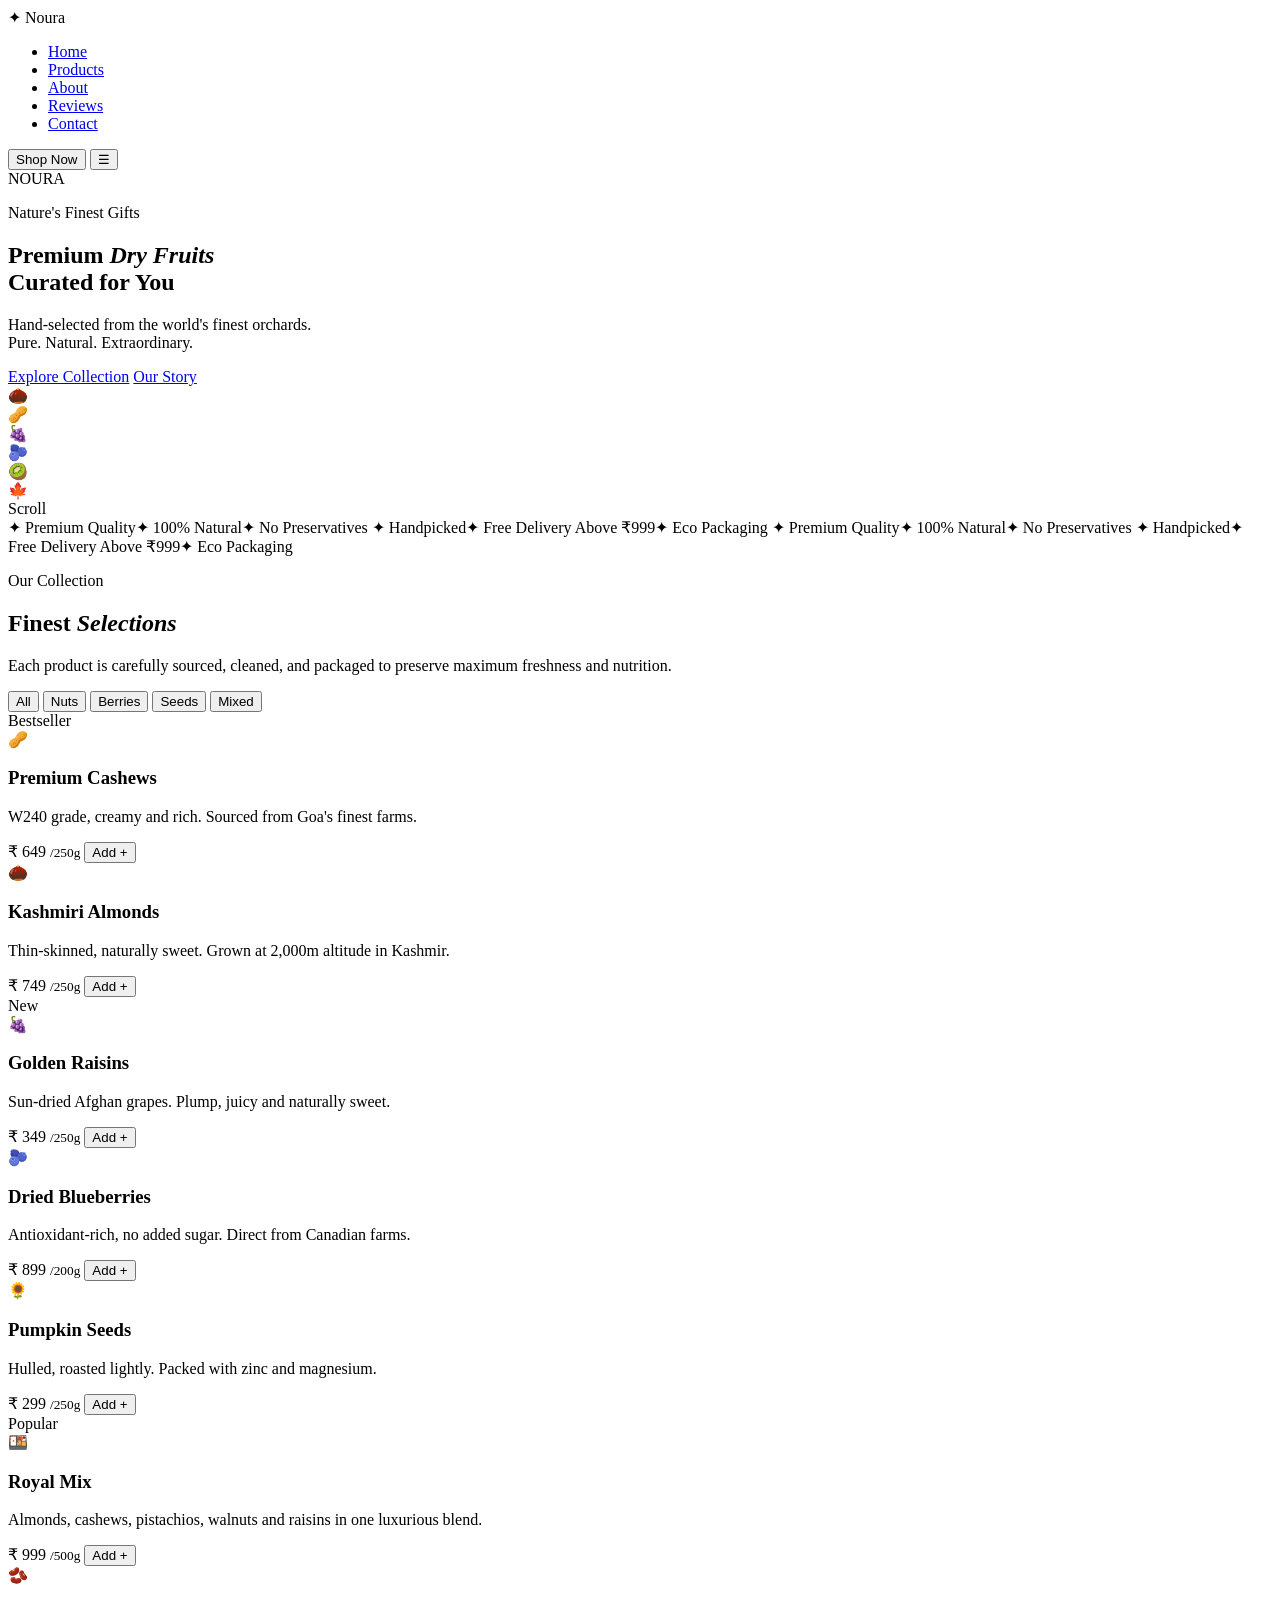
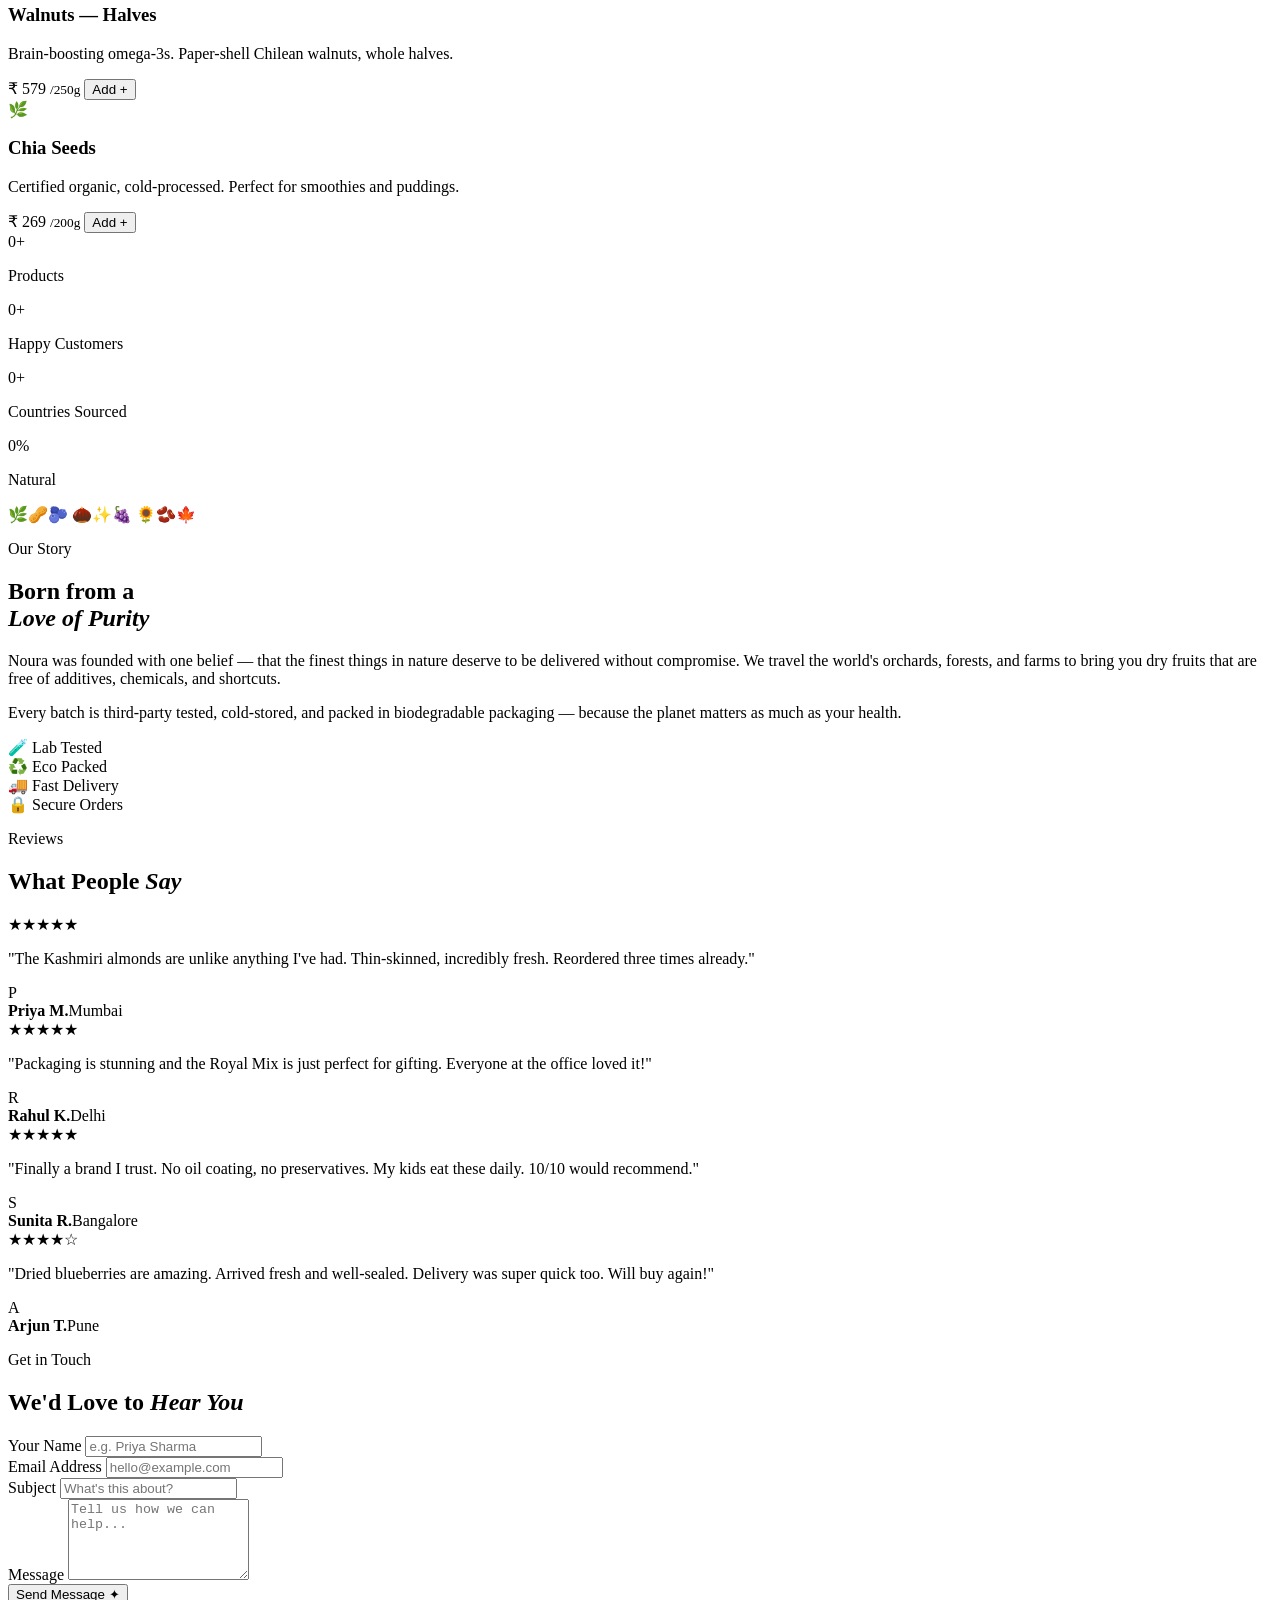
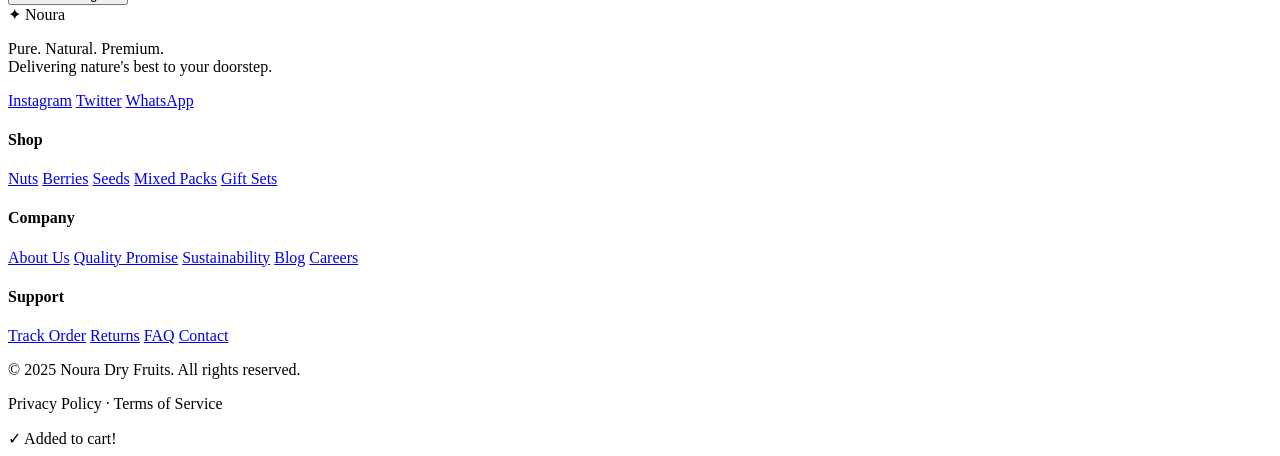
==== web.html @ 6eb962e9 "html ,css and js data" ====
<!DOCTYPE html>
<html lang="en">
<head>
  <meta charset="UTF-8" />
  <meta name="viewport" content="width=device-width, initial-scale=1.0" />
  <title>Noura — Premium Dry Fruits</title>
  <link rel="stylesheet" href="style.css" />
  <link href="https://fonts.googleapis.com/css2?family=Cormorant+Garamond:ital,wght@0,300;0,400;0,600;1,300;1,400&family=DM+Sans:wght@300;400;500&display=swap" rel="stylesheet"/>
</head>
<body>

  <!-- Cursor -->
  <div class="cursor" id="cursor"></div>
  <div class="cursor-follower" id="cursorFollower"></div>

  <!-- Floating Particles -->
  <div class="particles" id="particles"></div>

  <!-- ── NAVBAR ── -->
  <nav class="navbar" id="navbar">
    <div class="nav-logo">
      <span class="logo-icon">✦</span> Noura
    </div>
    <ul class="nav-links">
      <li><a href="#home">Home</a></li>
      <li><a href="#products">Products</a></li>
      <li><a href="#about">About</a></li>
      <li><a href="#testimonials">Reviews</a></li>
      <li><a href="#contact">Contact</a></li>
    </ul>
    <button class="nav-cta">Shop Now</button>
    <button class="hamburger" id="hamburger">&#9776;</button>
  </nav>

  <!-- ── HERO ── -->
  <section class="hero" id="home">
    <div class="hero-bg-text">NOURA</div>
    <div class="hero-content">
      <p class="hero-tagline reveal-up">Nature's Finest Gifts</p>
      <h1 class="hero-title reveal-up delay-1">Premium <em>Dry Fruits</em><br/>Curated for You</h1>
      <p class="hero-sub reveal-up delay-2">Hand-selected from the world's finest orchards.<br/>Pure. Natural. Extraordinary.</p>
      <div class="hero-btns reveal-up delay-3">
        <a href="#products" class="btn-primary">Explore Collection</a>
        <a href="#about" class="btn-ghost">Our Story</a>
      </div>
    </div>
    <div class="hero-visual">
      <div class="bowl-ring ring-1"></div>
      <div class="bowl-ring ring-2"></div>
      <div class="bowl-ring ring-3"></div>
      <div class="hero-bowl">
        <div class="float-item fi-1">🌰</div>
        <div class="float-item fi-2">🥜</div>
        <div class="float-item fi-3">🍇</div>
        <div class="float-item fi-4">🫐</div>
        <div class="float-item fi-5">🥝</div>
        <div class="bowl-center">🍁</div>
      </div>
    </div>
    <div class="hero-scroll">
      <span>Scroll</span>
      <div class="scroll-line"></div>
    </div>
  </section>

  <!-- ── MARQUEE STRIP ── -->
  <div class="marquee-wrapper">
    <div class="marquee-track">
      <span>✦ Premium Quality</span><span>✦ 100% Natural</span><span>✦ No Preservatives</span>
      <span>✦ Handpicked</span><span>✦ Free Delivery Above ₹999</span><span>✦ Eco Packaging</span>
      <span>✦ Premium Quality</span><span>✦ 100% Natural</span><span>✦ No Preservatives</span>
      <span>✦ Handpicked</span><span>✦ Free Delivery Above ₹999</span><span>✦ Eco Packaging</span>
    </div>
  </div>

  <!-- ── PRODUCTS ── -->
  <section class="products" id="products">
    <div class="section-header">
      <p class="section-label">Our Collection</p>
      <h2 class="section-title">Finest <em>Selections</em></h2>
      <p class="section-sub">Each product is carefully sourced, cleaned, and packaged to preserve maximum freshness and nutrition.</p>
    </div>

    <div class="filter-bar">
      <button class="filter-btn active" data-filter="all">All</button>
      <button class="filter-btn" data-filter="nuts">Nuts</button>
      <button class="filter-btn" data-filter="berries">Berries</button>
      <button class="filter-btn" data-filter="seeds">Seeds</button>
      <button class="filter-btn" data-filter="mixed">Mixed</button>
    </div>

    <div class="products-grid" id="productsGrid">

      <div class="product-card" data-category="nuts">
        <div class="card-badge">Bestseller</div>
        <div class="card-emoji">🥜</div>
        <div class="card-glow"></div>
        <h3>Premium Cashews</h3>
        <p>W240 grade, creamy and rich. Sourced from Goa's finest farms.</p>
        <div class="card-footer">
          <span class="price">₹ 649 <small>/250g</small></span>
          <button class="add-cart">Add +</button>
        </div>
      </div>

      <div class="product-card" data-category="nuts">
        <div class="card-emoji">🌰</div>
        <div class="card-glow"></div>
        <h3>Kashmiri Almonds</h3>
        <p>Thin-skinned, naturally sweet. Grown at 2,000m altitude in Kashmir.</p>
        <div class="card-footer">
          <span class="price">₹ 749 <small>/250g</small></span>
          <button class="add-cart">Add +</button>
        </div>
      </div>

      <div class="product-card featured" data-category="berries">
        <div class="card-badge new">New</div>
        <div class="card-emoji">🍇</div>
        <div class="card-glow"></div>
        <h3>Golden Raisins</h3>
        <p>Sun-dried Afghan grapes. Plump, juicy and naturally sweet.</p>
        <div class="card-footer">
          <span class="price">₹ 349 <small>/250g</small></span>
          <button class="add-cart">Add +</button>
        </div>
      </div>

      <div class="product-card" data-category="berries">
        <div class="card-emoji">🫐</div>
        <div class="card-glow"></div>
        <h3>Dried Blueberries</h3>
        <p>Antioxidant-rich, no added sugar. Direct from Canadian farms.</p>
        <div class="card-footer">
          <span class="price">₹ 899 <small>/200g</small></span>
          <button class="add-cart">Add +</button>
        </div>
      </div>

      <div class="product-card" data-category="seeds">
        <div class="card-emoji">🌻</div>
        <div class="card-glow"></div>
        <h3>Pumpkin Seeds</h3>
        <p>Hulled, roasted lightly. Packed with zinc and magnesium.</p>
        <div class="card-footer">
          <span class="price">₹ 299 <small>/250g</small></span>
          <button class="add-cart">Add +</button>
        </div>
      </div>

      <div class="product-card" data-category="mixed">
        <div class="card-badge">Popular</div>
        <div class="card-emoji">🍱</div>
        <div class="card-glow"></div>
        <h3>Royal Mix</h3>
        <p>Almonds, cashews, pistachios, walnuts and raisins in one luxurious blend.</p>
        <div class="card-footer">
          <span class="price">₹ 999 <small>/500g</small></span>
          <button class="add-cart">Add +</button>
        </div>
      </div>

      <div class="product-card" data-category="nuts">
        <div class="card-emoji">🫘</div>
        <div class="card-glow"></div>
        <h3>Walnuts — Halves</h3>
        <p>Brain-boosting omega-3s. Paper-shell Chilean walnuts, whole halves.</p>
        <div class="card-footer">
          <span class="price">₹ 579 <small>/250g</small></span>
          <button class="add-cart">Add +</button>
        </div>
      </div>

      <div class="product-card" data-category="seeds">
        <div class="card-emoji">🌿</div>
        <div class="card-glow"></div>
        <h3>Chia Seeds</h3>
        <p>Certified organic, cold-processed. Perfect for smoothies and puddings.</p>
        <div class="card-footer">
          <span class="price">₹ 269 <small>/200g</small></span>
          <button class="add-cart">Add +</button>
        </div>
      </div>

    </div>
  </section>

  <!-- ── STATS STRIP ── -->
  <section class="stats-strip">
    <div class="stat-item">
      <span class="stat-num" data-target="50">0</span><span class="stat-sym">+</span>
      <p>Products</p>
    </div>
    <div class="stat-divider"></div>
    <div class="stat-item">
      <span class="stat-num" data-target="12000">0</span><span class="stat-sym">+</span>
      <p>Happy Customers</p>
    </div>
    <div class="stat-divider"></div>
    <div class="stat-item">
      <span class="stat-num" data-target="15">0</span><span class="stat-sym">+</span>
      <p>Countries Sourced</p>
    </div>
    <div class="stat-divider"></div>
    <div class="stat-item">
      <span class="stat-num" data-target="100">0</span><span class="stat-sym">%</span>
      <p>Natural</p>
    </div>
  </section>

  <!-- ── ABOUT ── -->
  <section class="about" id="about">
    <div class="about-visual">
      <div class="about-ring ar1"></div>
      <div class="about-ring ar2"></div>
      <div class="about-img-box">
        <div class="about-emoji-grid">
          <span>🌿</span><span>🥜</span><span>🫐</span>
          <span>🌰</span><span>✨</span><span>🍇</span>
          <span>🌻</span><span>🫘</span><span>🍁</span>
        </div>
      </div>
    </div>
    <div class="about-content">
      <p class="section-label">Our Story</p>
      <h2 class="section-title">Born from a<br/><em>Love of Purity</em></h2>
      <p>Noura was founded with one belief — that the finest things in nature deserve to be delivered without compromise. We travel the world's orchards, forests, and farms to bring you dry fruits that are free of additives, chemicals, and shortcuts.</p>
      <p>Every batch is third-party tested, cold-stored, and packed in biodegradable packaging — because the planet matters as much as your health.</p>
      <div class="about-perks">
        <div class="perk"><span>🧪</span> Lab Tested</div>
        <div class="perk"><span>♻️</span> Eco Packed</div>
        <div class="perk"><span>🚚</span> Fast Delivery</div>
        <div class="perk"><span>🔒</span> Secure Orders</div>
      </div>
    </div>
  </section>

  <!-- ── TESTIMONIALS ── -->
  <section class="testimonials" id="testimonials">
    <div class="section-header">
      <p class="section-label">Reviews</p>
      <h2 class="section-title">What People <em>Say</em></h2>
    </div>
    <div class="testi-track" id="testiTrack">

      <div class="testi-card">
        <div class="testi-stars">★★★★★</div>
        <p>"The Kashmiri almonds are unlike anything I've had. Thin-skinned, incredibly fresh. Reordered three times already."</p>
        <div class="testi-author">
          <div class="author-avatar">P</div>
          <div><strong>Priya M.</strong><span>Mumbai</span></div>
        </div>
      </div>

      <div class="testi-card">
        <div class="testi-stars">★★★★★</div>
        <p>"Packaging is stunning and the Royal Mix is just perfect for gifting. Everyone at the office loved it!"</p>
        <div class="testi-author">
          <div class="author-avatar">R</div>
          <div><strong>Rahul K.</strong><span>Delhi</span></div>
        </div>
      </div>

      <div class="testi-card">
        <div class="testi-stars">★★★★★</div>
        <p>"Finally a brand I trust. No oil coating, no preservatives. My kids eat these daily. 10/10 would recommend."</p>
        <div class="testi-author">
          <div class="author-avatar">S</div>
          <div><strong>Sunita R.</strong><span>Bangalore</span></div>
        </div>
      </div>

      <div class="testi-card">
        <div class="testi-stars">★★★★☆</div>
        <p>"Dried blueberries are amazing. Arrived fresh and well-sealed. Delivery was super quick too. Will buy again!"</p>
        <div class="testi-author">
          <div class="author-avatar">A</div>
          <div><strong>Arjun T.</strong><span>Pune</span></div>
        </div>
      </div>

    </div>
    <div class="testi-dots" id="testiDots"></div>
  </section>

  <!-- ── CONTACT ── -->
  <section class="contact" id="contact">
    <div class="contact-inner">
      <div class="section-header">
        <p class="section-label">Get in Touch</p>
        <h2 class="section-title">We'd Love to <em>Hear You</em></h2>
      </div>
      <form class="contact-form" id="contactForm">
        <div class="form-row">
          <div class="form-group">
            <label>Your Name</label>
            <input type="text" placeholder="e.g. Priya Sharma" required />
          </div>
          <div class="form-group">
            <label>Email Address</label>
            <input type="email" placeholder="hello@example.com" required />
          </div>
        </div>
        <div class="form-group">
          <label>Subject</label>
          <input type="text" placeholder="What's this about?" />
        </div>
        <div class="form-group">
          <label>Message</label>
          <textarea rows="5" placeholder="Tell us how we can help..."></textarea>
        </div>
        <button type="submit" class="btn-primary submit-btn">Send Message ✦</button>
      </form>
    </div>
  </section>

  <!-- ── FOOTER ── -->
  <footer class="footer">
    <div class="footer-top">
      <div class="footer-brand">
        <div class="nav-logo"><span class="logo-icon">✦</span> Noura</div>
        <p>Pure. Natural. Premium.<br/>Delivering nature's best to your doorstep.</p>
        <div class="social-links">
          <a href="#">Instagram</a>
          <a href="#">Twitter</a>
          <a href="#">WhatsApp</a>
        </div>
      </div>
      <div class="footer-links">
        <h4>Shop</h4>
        <a href="#">Nuts</a>
        <a href="#">Berries</a>
        <a href="#">Seeds</a>
        <a href="#">Mixed Packs</a>
        <a href="#">Gift Sets</a>
      </div>
      <div class="footer-links">
        <h4>Company</h4>
        <a href="#">About Us</a>
        <a href="#">Quality Promise</a>
        <a href="#">Sustainability</a>
        <a href="#">Blog</a>
        <a href="#">Careers</a>
      </div>
      <div class="footer-links">
        <h4>Support</h4>
        <a href="#">Track Order</a>
        <a href="#">Returns</a>
        <a href="#">FAQ</a>
        <a href="#">Contact</a>
      </div>
    </div>
    <div class="footer-bottom">
      <p>© 2025 Noura Dry Fruits. All rights reserved.</p>
      <p>Privacy Policy · Terms of Service</p>
    </div>
  </footer>

  <!-- Toast -->
  <div class="toast" id="toast">
    <span>✓</span> Added to cart!
  </div>

  <script src="script.js"></script>
</body>
</html>
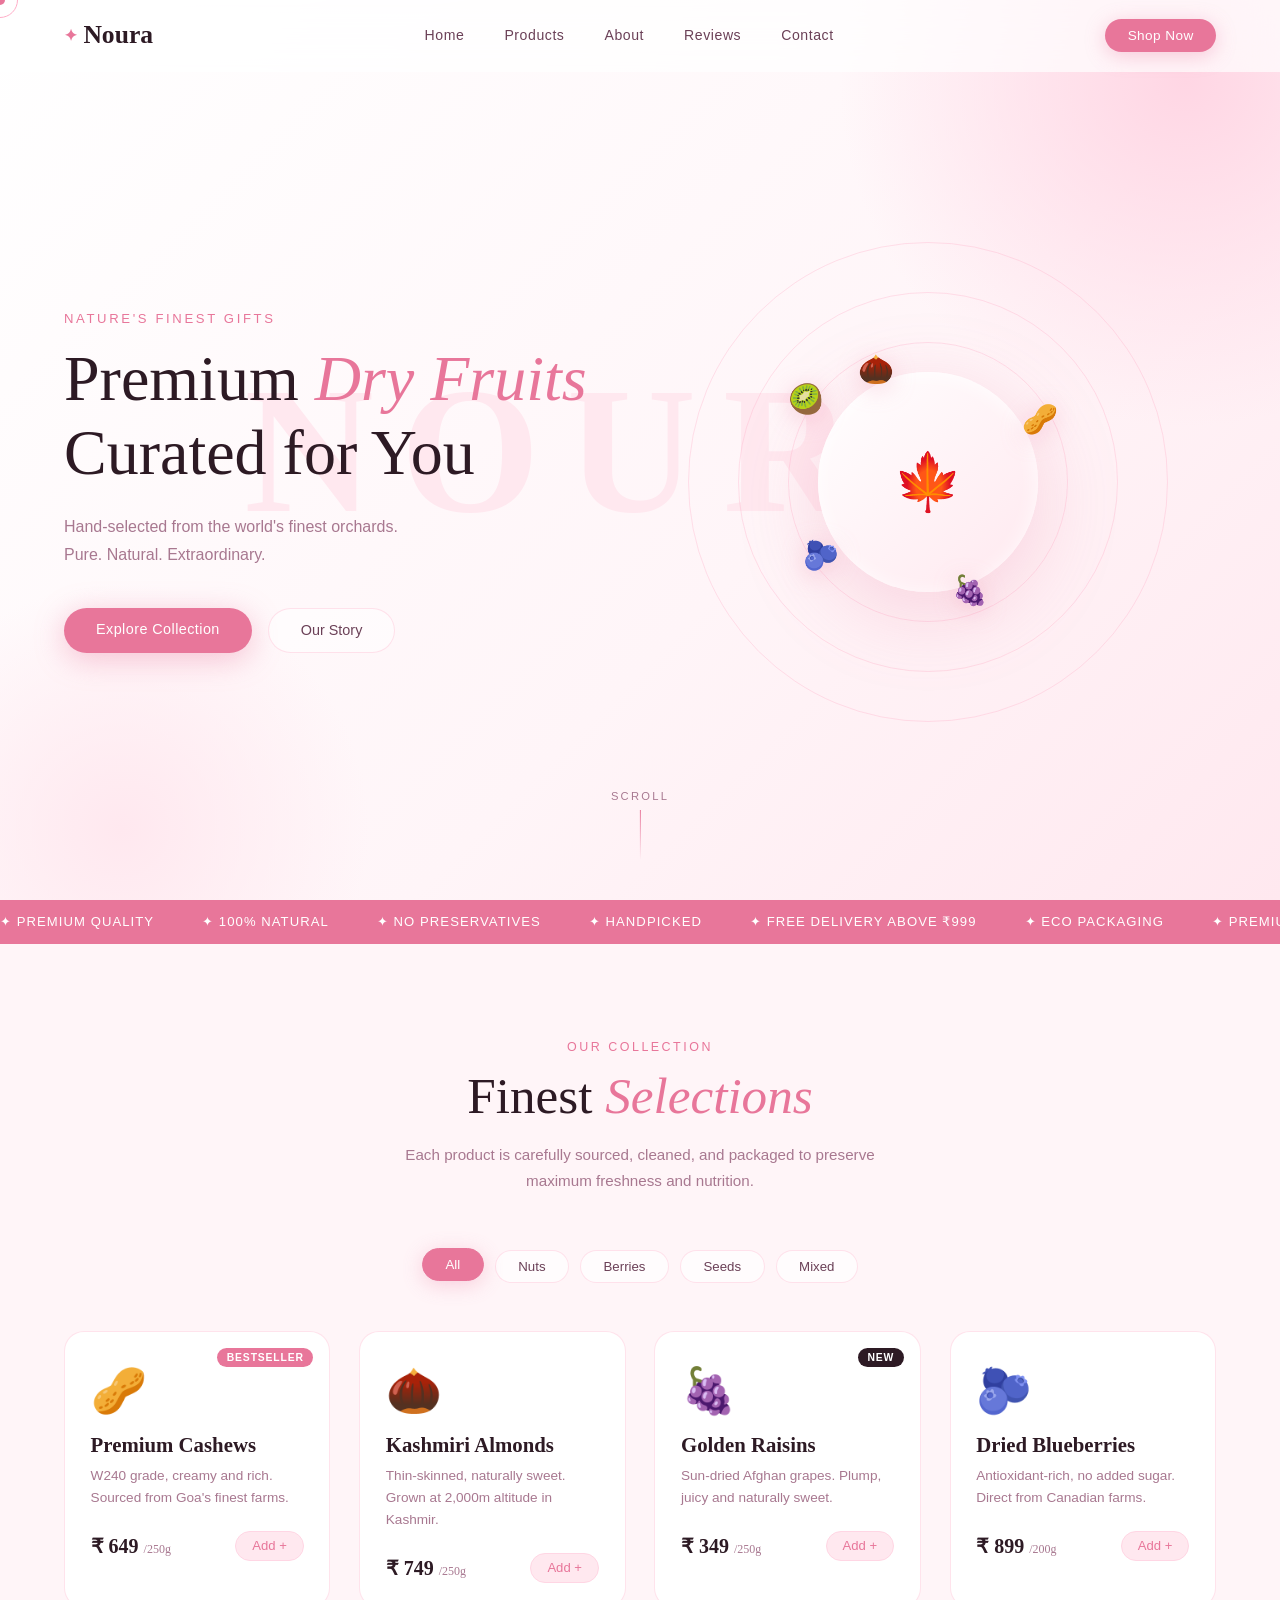
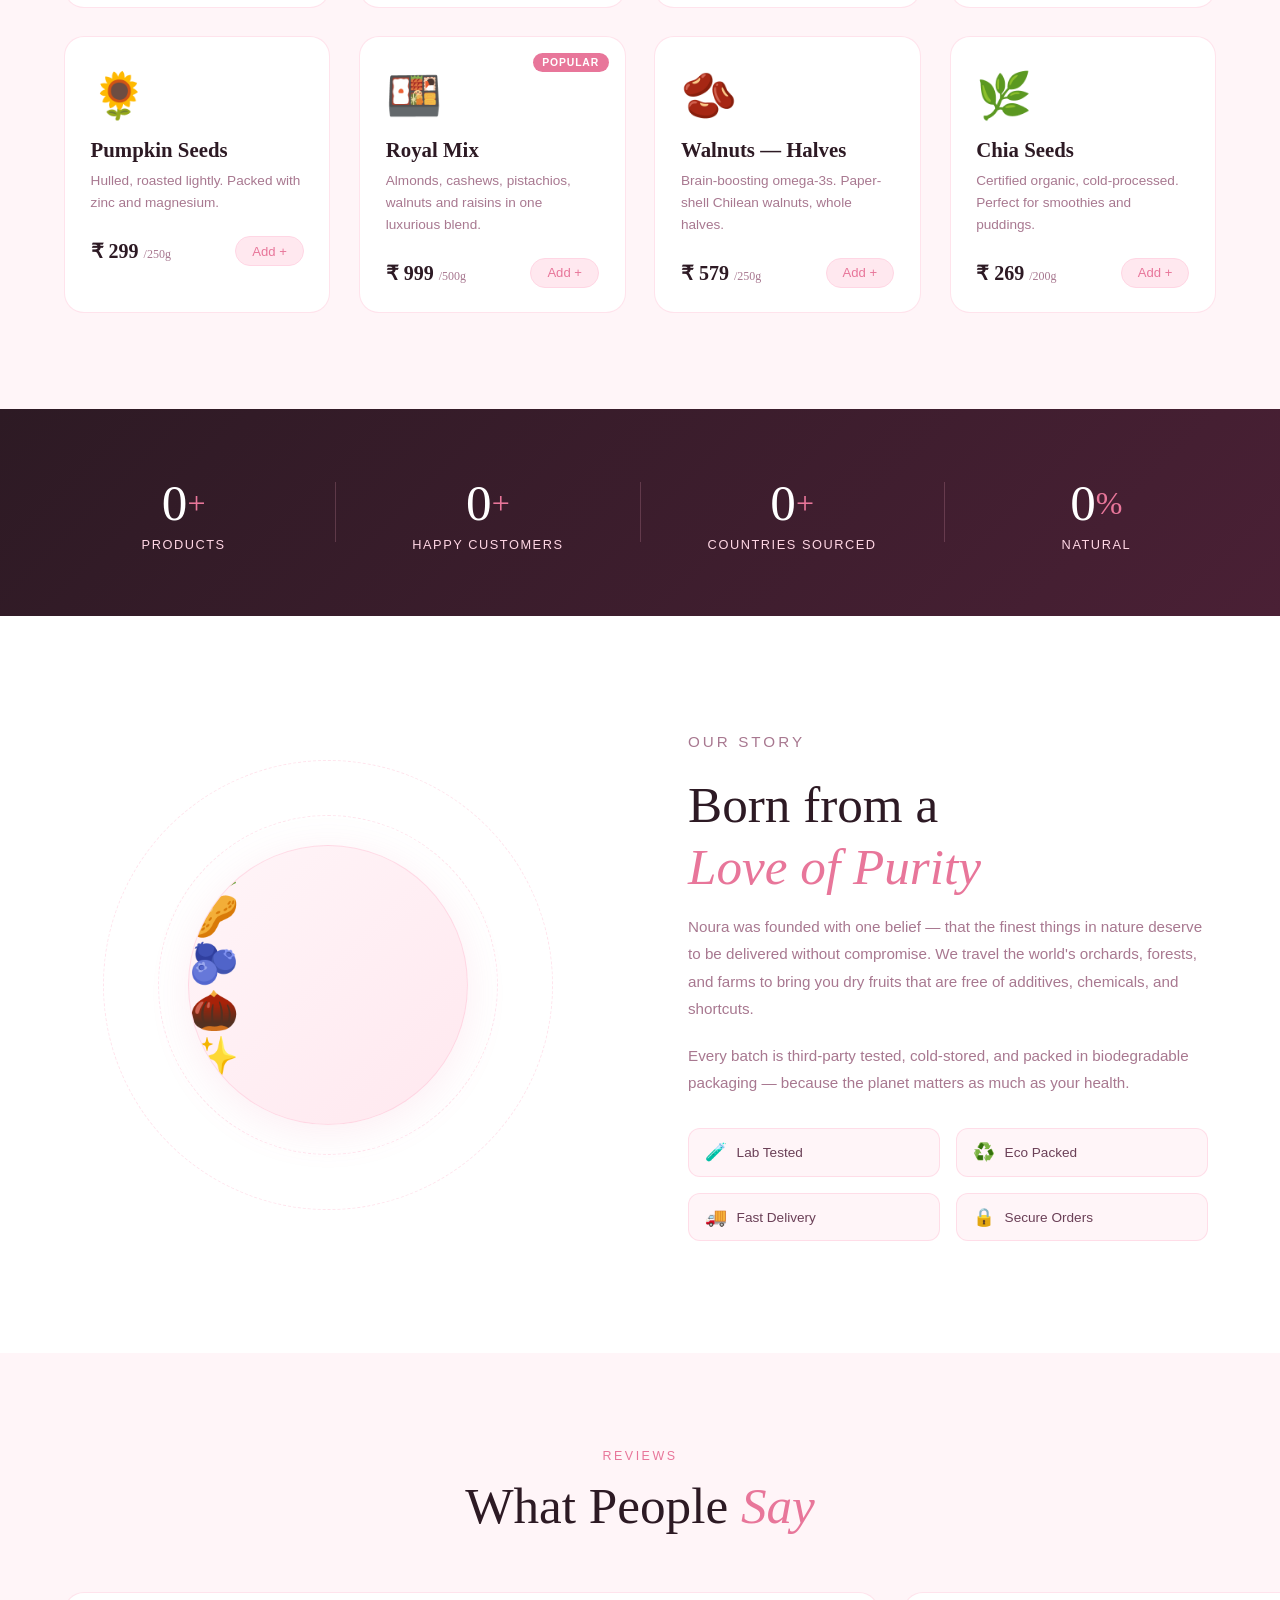
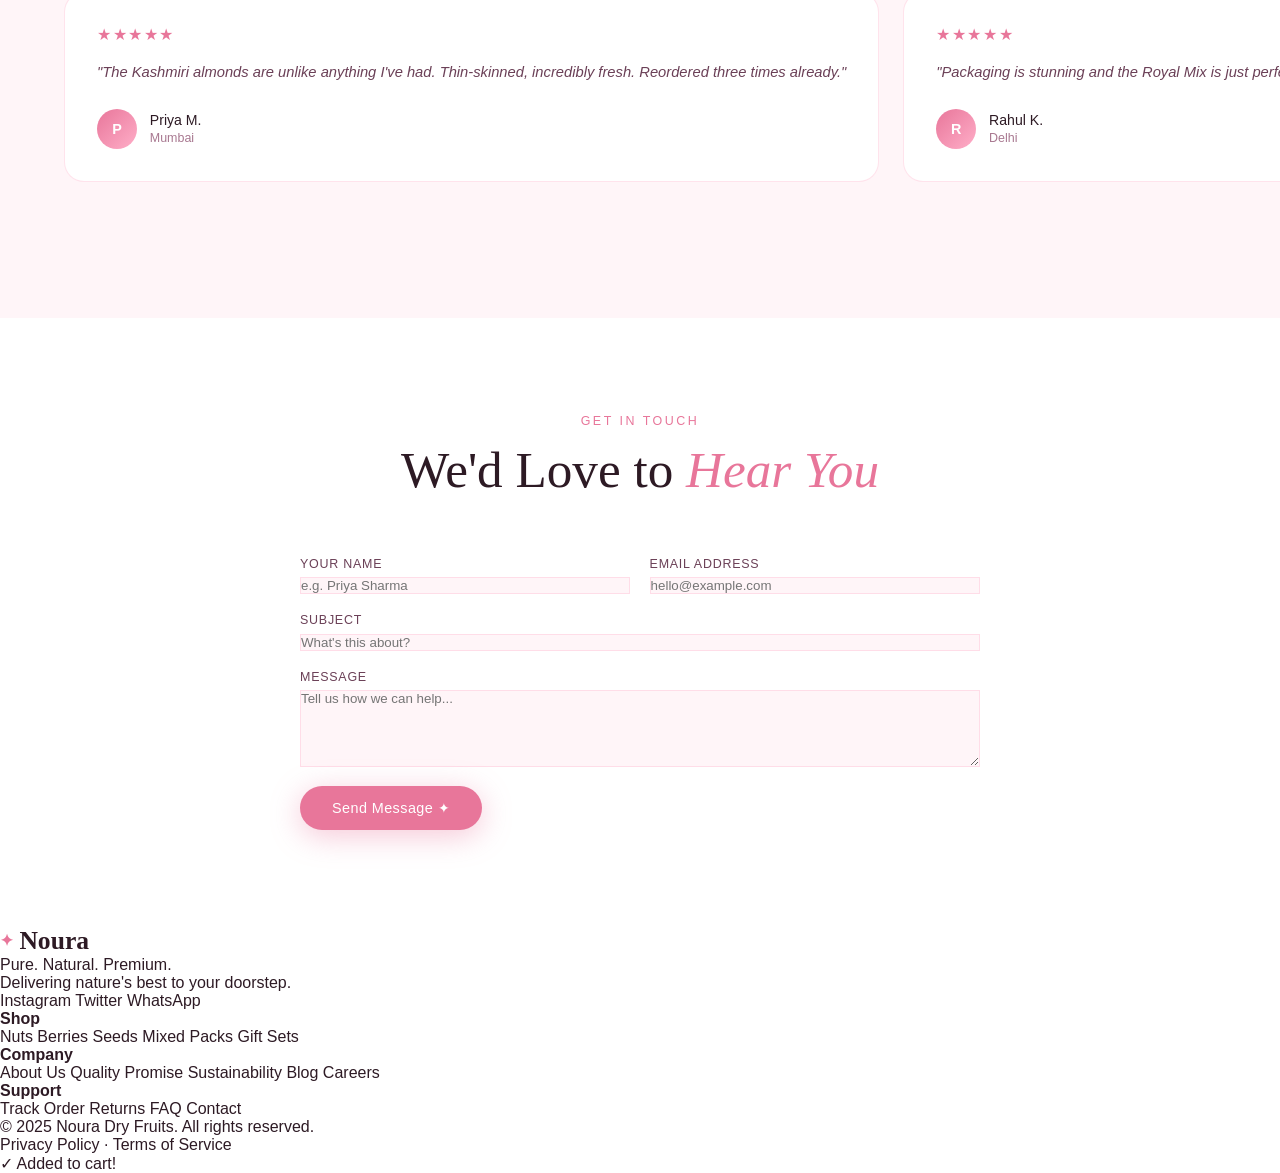
==== commit f5e55d0b: "updated" ====
--- a/web.html
+++ b/web.html
@@ -4,7 +4,7 @@
   <meta charset="UTF-8" />
   <meta name="viewport" content="width=device-width, initial-scale=1.0" />
   <title>Noura — Premium Dry Fruits</title>
-  <link rel="stylesheet" href="style.css" />
+  <link rel="stylesheet" href="web.css"/>
   <link href="https://fonts.googleapis.com/css2?family=Cormorant+Garamond:ital,wght@0,300;0,400;0,600;1,300;1,400&family=DM+Sans:wght@300;400;500&display=swap" rel="stylesheet"/>
 </head>
 <body>
@@ -361,6 +361,6 @@
     <span>✓</span> Added to cart!
   </div>
 
-  <script src="script.js"></script>
+  <script src="web.js"></script>
 </body>
 </html>
--- a/web.css
+++ b/web.css
@@ -0,0 +1,974 @@
+/* ══════════════════════════════════════
+   NOURA — Premium Dry Fruits
+   Style Sheet
+══════════════════════════════════════ */
+
+:root {
+  --white: #FFFFFF;
+  --pink-0: #FFF5F8;
+  --pink-1: #FFE8EF;
+  --pink-2: #FFD6E4;
+  --pink-3: #FFAEC8;
+  --pink-4: #FF85A8;
+  --blush:  #F7C5D5;
+  --rose:   #E8769A;
+  --text-dark: #2D1A24;
+  --text-mid:  #6B4057;
+  --text-light:#A87890;
+  --shadow-soft: 0 8px 40px rgba(232, 118, 154, 0.12);
+  --shadow-card: 0 4px 30px rgba(232, 118, 154, 0.15);
+  --border:  rgba(255, 174, 200, 0.35);
+  --radius:  20px;
+  --radius-sm: 12px;
+  --transition: 0.4s cubic-bezier(0.25, 0.46, 0.45, 0.94);
+}
+
+/* ── RESET ── */
+*, *::before, *::after { margin: 0; padding: 0; box-sizing: border-box; }
+
+html { scroll-behavior: smooth; font-size: 16px; }
+
+body {
+  font-family: 'DM Sans', sans-serif;
+  background: var(--white);
+  color: var(--text-dark);
+  overflow-x: hidden;
+  cursor: none;
+}
+
+a { text-decoration: none; color: inherit; }
+ul { list-style: none; }
+button { cursor: none; font-family: inherit; border: none; outline: none; }
+input, textarea { font-family: inherit; outline: none; }
+
+/* ══════════════════════════════════════
+   CURSOR
+══════════════════════════════════════ */
+.cursor {
+  position: fixed;
+  width: 10px;
+  height: 10px;
+  background: var(--rose);
+  border-radius: 50%;
+  pointer-events: none;
+  z-index: 9999;
+  transform: translate(-50%, -50%);
+  transition: transform 0.1s, background 0.3s;
+  mix-blend-mode: normal;
+}
+
+.cursor-follower {
+  position: fixed;
+  width: 36px;
+  height: 36px;
+  border: 1.5px solid var(--pink-3);
+  border-radius: 50%;
+  pointer-events: none;
+  z-index: 9998;
+  transform: translate(-50%, -50%);
+  transition: transform 0.18s ease, width 0.3s, height 0.3s, border-color 0.3s;
+}
+
+body:has(button:hover) .cursor-follower,
+body:has(a:hover) .cursor-follower {
+  width: 56px;
+  height: 56px;
+  border-color: var(--rose);
+}
+
+/* ══════════════════════════════════════
+   PARTICLES
+══════════════════════════════════════ */
+.particles {
+  position: fixed;
+  top: 0; left: 0;
+  width: 100%; height: 100%;
+  pointer-events: none;
+  z-index: 0;
+  overflow: hidden;
+}
+
+.particle {
+  position: absolute;
+  border-radius: 50%;
+  background: radial-gradient(circle, var(--pink-2), transparent);
+  opacity: 0;
+  animation: particleDrift var(--dur) ease-in-out infinite;
+  animation-delay: var(--delay);
+}
+
+@keyframes particleDrift {
+  0%   { opacity: 0; transform: translateY(0) scale(1); }
+  20%  { opacity: 0.6; }
+  80%  { opacity: 0.3; }
+  100% { opacity: 0; transform: translateY(-120px) scale(1.4); }
+}
+
+/* ══════════════════════════════════════
+   NAVBAR
+══════════════════════════════════════ */
+.navbar {
+  position: fixed;
+  top: 0; left: 0; right: 0;
+  z-index: 1000;
+  display: flex;
+  align-items: center;
+  justify-content: space-between;
+  padding: 1.2rem 4rem;
+  background: rgba(255,255,255,0.7);
+  backdrop-filter: blur(20px);
+  -webkit-backdrop-filter: blur(20px);
+  border-bottom: 1px solid transparent;
+  transition: var(--transition);
+}
+
+.navbar.scrolled {
+  border-bottom-color: var(--border);
+  box-shadow: 0 2px 30px rgba(232,118,154,0.08);
+  padding: 0.9rem 4rem;
+}
+
+.nav-logo {
+  font-family: 'Cormorant Garamond', serif;
+  font-size: 1.6rem;
+  font-weight: 600;
+  color: var(--text-dark);
+  display: flex;
+  align-items: center;
+  gap: 0.4rem;
+}
+
+.logo-icon {
+  color: var(--rose);
+  font-size: 1rem;
+  animation: spin 8s linear infinite;
+}
+
+@keyframes spin { to { transform: rotate(360deg); } }
+
+.nav-links {
+  display: flex;
+  gap: 2.5rem;
+}
+
+.nav-links a {
+  font-size: 0.88rem;
+  font-weight: 400;
+  letter-spacing: 0.04em;
+  color: var(--text-mid);
+  position: relative;
+  transition: color 0.3s;
+}
+
+.nav-links a::after {
+  content: '';
+  position: absolute;
+  bottom: -3px; left: 0;
+  width: 0; height: 1px;
+  background: var(--rose);
+  transition: width 0.35s;
+}
+
+.nav-links a:hover { color: var(--rose); }
+.nav-links a:hover::after { width: 100%; }
+
+.nav-cta {
+  background: var(--rose);
+  color: #fff;
+  padding: 0.55rem 1.4rem;
+  border-radius: 50px;
+  font-size: 0.85rem;
+  font-weight: 500;
+  letter-spacing: 0.03em;
+  transition: var(--transition);
+  box-shadow: 0 4px 20px rgba(232,118,154,0.35);
+}
+
+.nav-cta:hover {
+  background: var(--text-dark);
+  transform: translateY(-2px);
+  box-shadow: 0 8px 30px rgba(45,26,36,0.2);
+}
+
+.hamburger {
+  display: none;
+  background: none;
+  font-size: 1.4rem;
+  color: var(--text-dark);
+}
+
+/* ══════════════════════════════════════
+   HERO
+══════════════════════════════════════ */
+.hero {
+  min-height: 100vh;
+  display: grid;
+  grid-template-columns: 1fr 1fr;
+  align-items: center;
+  padding: 8rem 4rem 4rem;
+  position: relative;
+  background: linear-gradient(135deg, var(--white) 0%, var(--pink-0) 60%, var(--pink-1) 100%);
+  overflow: hidden;
+}
+
+.hero::before {
+  content: '';
+  position: absolute;
+  top: -30%; right: -20%;
+  width: 700px; height: 700px;
+  background: radial-gradient(circle, var(--pink-2) 0%, transparent 70%);
+  border-radius: 50%;
+  animation: blobPulse 6s ease-in-out infinite;
+}
+
+.hero::after {
+  content: '';
+  position: absolute;
+  bottom: -20%; left: -10%;
+  width: 500px; height: 500px;
+  background: radial-gradient(circle, var(--pink-1) 0%, transparent 70%);
+  border-radius: 50%;
+  animation: blobPulse 8s ease-in-out infinite reverse;
+}
+
+@keyframes blobPulse {
+  0%, 100% { transform: scale(1) translate(0, 0); }
+  50%       { transform: scale(1.1) translate(20px, -20px); }
+}
+
+.hero-bg-text {
+  position: absolute;
+  top: 50%;
+  left: 50%;
+  transform: translate(-50%, -50%);
+  font-family: 'Cormorant Garamond', serif;
+  font-size: clamp(6rem, 14vw, 14rem);
+  font-weight: 600;
+  color: var(--pink-1);
+  letter-spacing: 0.15em;
+  pointer-events: none;
+  z-index: 0;
+  white-space: nowrap;
+  animation: bgTextFade 3s ease forwards;
+}
+
+@keyframes bgTextFade {
+  from { opacity: 0; letter-spacing: 0.3em; }
+  to   { opacity: 1; letter-spacing: 0.15em; }
+}
+
+.hero-content {
+  position: relative;
+  z-index: 2;
+}
+
+.hero-tagline {
+  font-size: 0.82rem;
+  font-weight: 500;
+  letter-spacing: 0.2em;
+  text-transform: uppercase;
+  color: var(--rose);
+  margin-bottom: 1rem;
+}
+
+.hero-title {
+  font-family: 'Cormorant Garamond', serif;
+  font-size: clamp(2.8rem, 5vw, 5rem);
+  font-weight: 300;
+  line-height: 1.15;
+  color: var(--text-dark);
+  margin-bottom: 1.5rem;
+}
+
+.hero-title em {
+  font-style: italic;
+  color: var(--rose);
+}
+
+.hero-sub {
+  font-size: 1rem;
+  color: var(--text-light);
+  line-height: 1.7;
+  margin-bottom: 2.5rem;
+}
+
+.hero-btns {
+  display: flex;
+  gap: 1rem;
+  flex-wrap: wrap;
+}
+
+.btn-primary {
+  background: var(--rose);
+  color: #fff;
+  padding: 0.85rem 2rem;
+  border-radius: 50px;
+  font-size: 0.9rem;
+  font-weight: 500;
+  letter-spacing: 0.03em;
+  display: inline-block;
+  transition: var(--transition);
+  box-shadow: 0 6px 30px rgba(232,118,154,0.4);
+}
+
+.btn-primary:hover {
+  background: var(--text-dark);
+  transform: translateY(-3px);
+  box-shadow: 0 12px 40px rgba(45,26,36,0.25);
+}
+
+.btn-ghost {
+  border: 1px solid var(--border);
+  color: var(--text-mid);
+  padding: 0.85rem 2rem;
+  border-radius: 50px;
+  font-size: 0.9rem;
+  font-weight: 400;
+  display: inline-block;
+  transition: var(--transition);
+  background: rgba(255,255,255,0.5);
+}
+
+.btn-ghost:hover {
+  border-color: var(--rose);
+  color: var(--rose);
+  background: rgba(255,255,255,0.9);
+  transform: translateY(-3px);
+}
+
+/* Hero Visual */
+.hero-visual {
+  position: relative;
+  z-index: 2;
+  display: flex;
+  justify-content: center;
+  align-items: center;
+  min-height: 480px;
+}
+
+.bowl-ring {
+  position: absolute;
+  border-radius: 50%;
+  border: 1px solid var(--border);
+  animation: ringExpand 4s ease-in-out infinite;
+}
+
+.ring-1 { width: 280px; height: 280px; animation-delay: 0s; }
+.ring-2 { width: 380px; height: 380px; animation-delay: 0.8s; }
+.ring-3 { width: 480px; height: 480px; animation-delay: 1.6s; }
+
+@keyframes ringExpand {
+  0%, 100% { transform: scale(1); opacity: 0.7; }
+  50%       { transform: scale(1.04); opacity: 1; }
+}
+
+.hero-bowl {
+  width: 220px;
+  height: 220px;
+  background: linear-gradient(135deg, #fff 0%, var(--pink-1) 100%);
+  border-radius: 50%;
+  display: flex;
+  align-items: center;
+  justify-content: center;
+  box-shadow: 0 20px 80px rgba(232,118,154,0.25), inset 0 2px 20px rgba(255,255,255,0.8);
+  position: relative;
+}
+
+.bowl-center {
+  font-size: 3.5rem;
+  animation: bowlFloat 3s ease-in-out infinite;
+}
+
+@keyframes bowlFloat {
+  0%, 100% { transform: translateY(0) rotate(-5deg); }
+  50%       { transform: translateY(-10px) rotate(5deg); }
+}
+
+.float-item {
+  position: absolute;
+  font-size: 1.8rem;
+  animation: floatOrbit var(--orb-dur) ease-in-out infinite;
+  animation-delay: var(--orb-delay);
+  filter: drop-shadow(0 4px 12px rgba(232,118,154,0.3));
+}
+
+.fi-1 { --orb-dur: 4.0s; --orb-delay: 0.0s; top: -20px;  left: 40px; }
+.fi-2 { --orb-dur: 3.5s; --orb-delay: 0.6s; top: 30px;   right: -20px; }
+.fi-3 { --orb-dur: 4.5s; --orb-delay: 1.2s; bottom: -15px; right: 50px; }
+.fi-4 { --orb-dur: 3.8s; --orb-delay: 1.8s; bottom: 20px; left: -15px; }
+.fi-5 { --orb-dur: 4.2s; --orb-delay: 0.9s; top: 10px;   left: -30px; }
+
+@keyframes floatOrbit {
+  0%, 100% { transform: translateY(0) scale(1); }
+  50%       { transform: translateY(-14px) scale(1.1); }
+}
+
+.hero-scroll {
+  position: absolute;
+  bottom: 2.5rem;
+  left: 50%;
+  transform: translateX(-50%);
+  display: flex;
+  flex-direction: column;
+  align-items: center;
+  gap: 0.5rem;
+  z-index: 2;
+}
+
+.hero-scroll span {
+  font-size: 0.7rem;
+  letter-spacing: 0.2em;
+  text-transform: uppercase;
+  color: var(--text-light);
+}
+
+.scroll-line {
+  width: 1px;
+  height: 50px;
+  background: linear-gradient(to bottom, var(--rose), transparent);
+  animation: scrollPulse 2s ease-in-out infinite;
+}
+
+@keyframes scrollPulse {
+  0%, 100% { transform: scaleY(1); opacity: 1; }
+  50%       { transform: scaleY(0.5); opacity: 0.4; }
+}
+
+/* Reveal Animations */
+.reveal-up {
+  opacity: 0;
+  transform: translateY(30px);
+  animation: revealUp 0.8s ease forwards;
+}
+
+.delay-1 { animation-delay: 0.2s; }
+.delay-2 { animation-delay: 0.4s; }
+.delay-3 { animation-delay: 0.6s; }
+
+@keyframes revealUp {
+  to { opacity: 1; transform: translateY(0); }
+}
+
+/* ══════════════════════════════════════
+   MARQUEE
+══════════════════════════════════════ */
+.marquee-wrapper {
+  background: var(--rose);
+  overflow: hidden;
+  padding: 0.9rem 0;
+}
+
+.marquee-track {
+  display: flex;
+  gap: 3rem;
+  white-space: nowrap;
+  animation: marquee 28s linear infinite;
+}
+
+.marquee-track span {
+  font-size: 0.82rem;
+  font-weight: 500;
+  letter-spacing: 0.08em;
+  text-transform: uppercase;
+  color: #fff;
+  flex-shrink: 0;
+}
+
+@keyframes marquee {
+  from { transform: translateX(0); }
+  to   { transform: translateX(-50%); }
+}
+
+/* ══════════════════════════════════════
+   SECTION COMMONS
+══════════════════════════════════════ */
+section { position: relative; z-index: 1; }
+
+.section-header {
+  text-align: center;
+  margin-bottom: 3.5rem;
+}
+
+.section-label {
+  font-size: 0.78rem;
+  font-weight: 500;
+  letter-spacing: 0.2em;
+  text-transform: uppercase;
+  color: var(--rose);
+  margin-bottom: 0.7rem;
+}
+
+.section-title {
+  font-family: 'Cormorant Garamond', serif;
+  font-size: clamp(2.2rem, 4vw, 3.5rem);
+  font-weight: 300;
+  color: var(--text-dark);
+  line-height: 1.2;
+  margin-bottom: 1rem;
+}
+
+.section-title em {
+  font-style: italic;
+  color: var(--rose);
+}
+
+.section-sub {
+  font-size: 0.95rem;
+  color: var(--text-light);
+  max-width: 520px;
+  margin: 0 auto;
+  line-height: 1.7;
+}
+
+/* ══════════════════════════════════════
+   PRODUCTS
+══════════════════════════════════════ */
+.products {
+  padding: 6rem 4rem;
+  background: var(--pink-0);
+}
+
+/* Filter Bar */
+.filter-bar {
+  display: flex;
+  justify-content: center;
+  gap: 0.7rem;
+  margin-bottom: 3rem;
+  flex-wrap: wrap;
+}
+
+.filter-btn {
+  padding: 0.5rem 1.4rem;
+  border-radius: 50px;
+  border: 1px solid var(--border);
+  background: rgba(255,255,255,0.7);
+  font-size: 0.83rem;
+  font-weight: 400;
+  color: var(--text-mid);
+  transition: var(--transition);
+}
+
+.filter-btn:hover,
+.filter-btn.active {
+  background: var(--rose);
+  border-color: var(--rose);
+  color: #fff;
+  box-shadow: 0 4px 20px rgba(232,118,154,0.3);
+  transform: translateY(-2px);
+}
+
+/* Products Grid */
+.products-grid {
+  display: grid;
+  grid-template-columns: repeat(auto-fill, minmax(260px, 1fr));
+  gap: 1.8rem;
+}
+
+.product-card {
+  background: #fff;
+  border-radius: var(--radius);
+  padding: 2rem 1.6rem 1.5rem;
+  border: 1px solid var(--border);
+  position: relative;
+  overflow: hidden;
+  transition: var(--transition);
+  cursor: none;
+}
+
+.product-card::before {
+  content: '';
+  position: absolute;
+  top: 0; left: 0; right: 0;
+  height: 3px;
+  background: linear-gradient(90deg, var(--pink-3), var(--rose));
+  transform: scaleX(0);
+  transform-origin: left;
+  transition: transform 0.4s ease;
+}
+
+.product-card:hover {
+  transform: translateY(-8px);
+  box-shadow: 0 20px 60px rgba(232,118,154,0.18);
+  border-color: var(--pink-2);
+}
+
+.product-card:hover::before { transform: scaleX(1); }
+
+.card-glow {
+  position: absolute;
+  top: -60%; left: -30%;
+  width: 200%; height: 200%;
+  background: radial-gradient(circle at center, rgba(255,174,200,0.12), transparent 60%);
+  opacity: 0;
+  transition: opacity 0.4s;
+  pointer-events: none;
+}
+
+.product-card:hover .card-glow { opacity: 1; }
+
+.card-badge {
+  position: absolute;
+  top: 1rem; right: 1rem;
+  background: var(--rose);
+  color: #fff;
+  font-size: 0.65rem;
+  font-weight: 600;
+  letter-spacing: 0.08em;
+  text-transform: uppercase;
+  padding: 0.25rem 0.6rem;
+  border-radius: 50px;
+}
+
+.card-badge.new { background: var(--text-dark); }
+
+.card-emoji {
+  font-size: 2.8rem;
+  margin-bottom: 1rem;
+  display: block;
+  transition: transform 0.4s ease;
+}
+
+.product-card:hover .card-emoji {
+  transform: scale(1.15) rotate(-5deg);
+}
+
+.product-card h3 {
+  font-family: 'Cormorant Garamond', serif;
+  font-size: 1.3rem;
+  font-weight: 600;
+  color: var(--text-dark);
+  margin-bottom: 0.5rem;
+}
+
+.product-card p {
+  font-size: 0.85rem;
+  color: var(--text-light);
+  line-height: 1.6;
+  margin-bottom: 1.4rem;
+}
+
+.card-footer {
+  display: flex;
+  align-items: center;
+  justify-content: space-between;
+}
+
+.price {
+  font-family: 'Cormorant Garamond', serif;
+  font-size: 1.25rem;
+  font-weight: 600;
+  color: var(--text-dark);
+}
+
+.price small {
+  font-size: 0.75rem;
+  font-weight: 400;
+  color: var(--text-light);
+}
+
+.add-cart {
+  background: var(--pink-1);
+  color: var(--rose);
+  border: 1px solid var(--pink-2);
+  border-radius: 50px;
+  padding: 0.4rem 1rem;
+  font-size: 0.82rem;
+  font-weight: 500;
+  transition: var(--transition);
+}
+
+.add-cart:hover {
+  background: var(--rose);
+  color: #fff;
+  border-color: var(--rose);
+  transform: scale(1.06);
+}
+
+.product-card.hidden {
+  display: none;
+}
+
+/* ══════════════════════════════════════
+   STATS STRIP
+══════════════════════════════════════ */
+.stats-strip {
+  display: flex;
+  justify-content: center;
+  align-items: center;
+  gap: 0;
+  padding: 4rem;
+  background: linear-gradient(135deg, var(--text-dark) 0%, #4a2035 100%);
+}
+
+.stat-item {
+  flex: 1;
+  text-align: center;
+}
+
+.stat-item p {
+  font-size: 0.8rem;
+  font-weight: 400;
+  letter-spacing: 0.12em;
+  text-transform: uppercase;
+  color: var(--pink-2);
+  margin-top: 0.3rem;
+}
+
+.stat-num {
+  font-family: 'Cormorant Garamond', serif;
+  font-size: clamp(2.5rem, 4vw, 3.5rem);
+  font-weight: 300;
+  color: #fff;
+}
+
+.stat-sym {
+  font-family: 'Cormorant Garamond', serif;
+  font-size: 2rem;
+  color: var(--rose);
+  vertical-align: super;
+}
+
+.stat-divider {
+  width: 1px;
+  height: 60px;
+  background: rgba(255,174,200,0.2);
+  margin: 0 2rem;
+}
+
+/* ══════════════════════════════════════
+   ABOUT
+══════════════════════════════════════ */
+.about {
+  padding: 7rem 4rem;
+  display: grid;
+  grid-template-columns: 1fr 1fr;
+  align-items: center;
+  gap: 6rem;
+  background: #fff;
+}
+
+.about-visual {
+  position: relative;
+  display: flex;
+  justify-content: center;
+  align-items: center;
+  min-height: 420px;
+}
+
+.about-ring {
+  position: absolute;
+  border-radius: 50%;
+  border: 1px dashed var(--border);
+  animation: aboutRingRotate 20s linear infinite;
+}
+
+.ar1 { width: 340px; height: 340px; }
+.ar2 { width: 450px; height: 450px; animation-direction: reverse; animation-duration: 30s; }
+
+@keyframes aboutRingRotate { to { transform: rotate(360deg); } }
+
+.about-img-box {
+  width: 280px;
+  height: 280px;
+  background: linear-gradient(135deg, var(--pink-0), var(--pink-1));
+  border-radius: 50%;
+  display: grid;
+  grid-template-columns: repeat(3, 1fr);
+  place-items: center;
+  font-size: 2.5rem;
+  border: 1px solid var(--border);
+  box-shadow: var(--shadow-soft);
+  overflow: hidden;
+  position: relative;
+  z-index: 2;
+}
+
+.about-img-box span {
+  transition: transform 0.35s ease;
+}
+
+.about-img-box span:hover {
+  transform: scale(1.4) rotate(10deg);
+}
+
+.about-content {
+  max-width: 520px;
+}
+
+.about-content p {
+  font-size: 0.95rem;
+  color: var(--text-light);
+  line-height: 1.8;
+  margin-bottom: 1.2rem;
+}
+
+.about-perks {
+  display: grid;
+  grid-template-columns: 1fr 1fr;
+  gap: 1rem;
+  margin-top: 2rem;
+}
+
+.perk {
+  display: flex;
+  align-items: center;
+  gap: 0.6rem;
+  background: var(--pink-0);
+  border: 1px solid var(--border);
+  border-radius: var(--radius-sm);
+  padding: 0.8rem 1rem;
+  font-size: 0.85rem;
+  font-weight: 500;
+  color: var(--text-mid);
+  transition: var(--transition);
+}
+
+.perk:hover {
+  background: var(--pink-1);
+  transform: translateY(-3px);
+  box-shadow: var(--shadow-card);
+}
+
+.perk span { font-size: 1.1rem; }
+
+/* ══════════════════════════════════════
+   TESTIMONIALS
+══════════════════════════════════════ */
+.testimonials {
+  padding: 6rem 4rem;
+  background: var(--pink-0);
+  overflow: hidden;
+}
+
+.testi-track {
+  display: flex;
+  gap: 1.5rem;
+  transition: transform 0.6s cubic-bezier(0.25, 0.46, 0.45, 0.94);
+}
+
+.testi-card {
+  min-width: calc(33.333% - 1rem);
+  background: #fff;
+  border-radius: var(--radius);
+  padding: 2rem;
+  border: 1px solid var(--border);
+  transition: var(--transition);
+  flex-shrink: 0;
+}
+
+.testi-card:hover {
+  transform: translateY(-6px);
+  box-shadow: var(--shadow-card);
+}
+
+.testi-stars {
+  color: var(--rose);
+  font-size: 1rem;
+  letter-spacing: 0.1em;
+  margin-bottom: 1rem;
+}
+
+.testi-card > p {
+  font-size: 0.92rem;
+  font-style: italic;
+  color: var(--text-mid);
+  line-height: 1.7;
+  margin-bottom: 1.5rem;
+}
+
+.testi-author {
+  display: flex;
+  align-items: center;
+  gap: 0.8rem;
+}
+
+.author-avatar {
+  width: 40px;
+  height: 40px;
+  border-radius: 50%;
+  background: linear-gradient(135deg, var(--rose), var(--pink-3));
+  color: #fff;
+  display: flex;
+  align-items: center;
+  justify-content: center;
+  font-size: 0.9rem;
+  font-weight: 600;
+  flex-shrink: 0;
+}
+
+.testi-author strong {
+  display: block;
+  font-size: 0.88rem;
+  font-weight: 500;
+  color: var(--text-dark);
+}
+
+.testi-author span {
+  font-size: 0.78rem;
+  color: var(--text-light);
+}
+
+.testi-dots {
+  display: flex;
+  justify-content: center;
+  gap: 0.5rem;
+  margin-top: 2.5rem;
+}
+
+.testi-dot {
+  width: 8px;
+  height: 8px;
+  border-radius: 50%;
+  background: var(--pink-2);
+  cursor: pointer;
+  transition: var(--transition);
+}
+
+.testi-dot.active {
+  background: var(--rose);
+  width: 24px;
+  border-radius: 4px;
+}
+
+/* ══════════════════════════════════════
+   CONTACT
+══════════════════════════════════════ */
+.contact {
+  padding: 6rem 4rem;
+  background: #fff;
+}
+
+.contact-inner {
+  max-width: 680px;
+  margin: 0 auto;
+}
+
+.contact-form {
+  margin-top: 1rem;
+}
+
+.form-row {
+  display: grid;
+  grid-template-columns: 1fr 1fr;
+  gap: 1.2rem;
+}
+
+.form-group {
+  margin-bottom: 1.2rem;
+  display: flex;
+  flex-direction: column;
+  gap: 0.4rem;
+}
+
+.form-group label {
+  font-size: 0.78rem;
+  font-weight: 500;
+  letter-spacing: 0.06em;
+  text-transform: uppercase;
+  color: var(--text-mid);
+}
+
+.form-group input,
+.form-group textarea {
+  background: var(--pink-0);
+  border: 1px solid var(--border);}
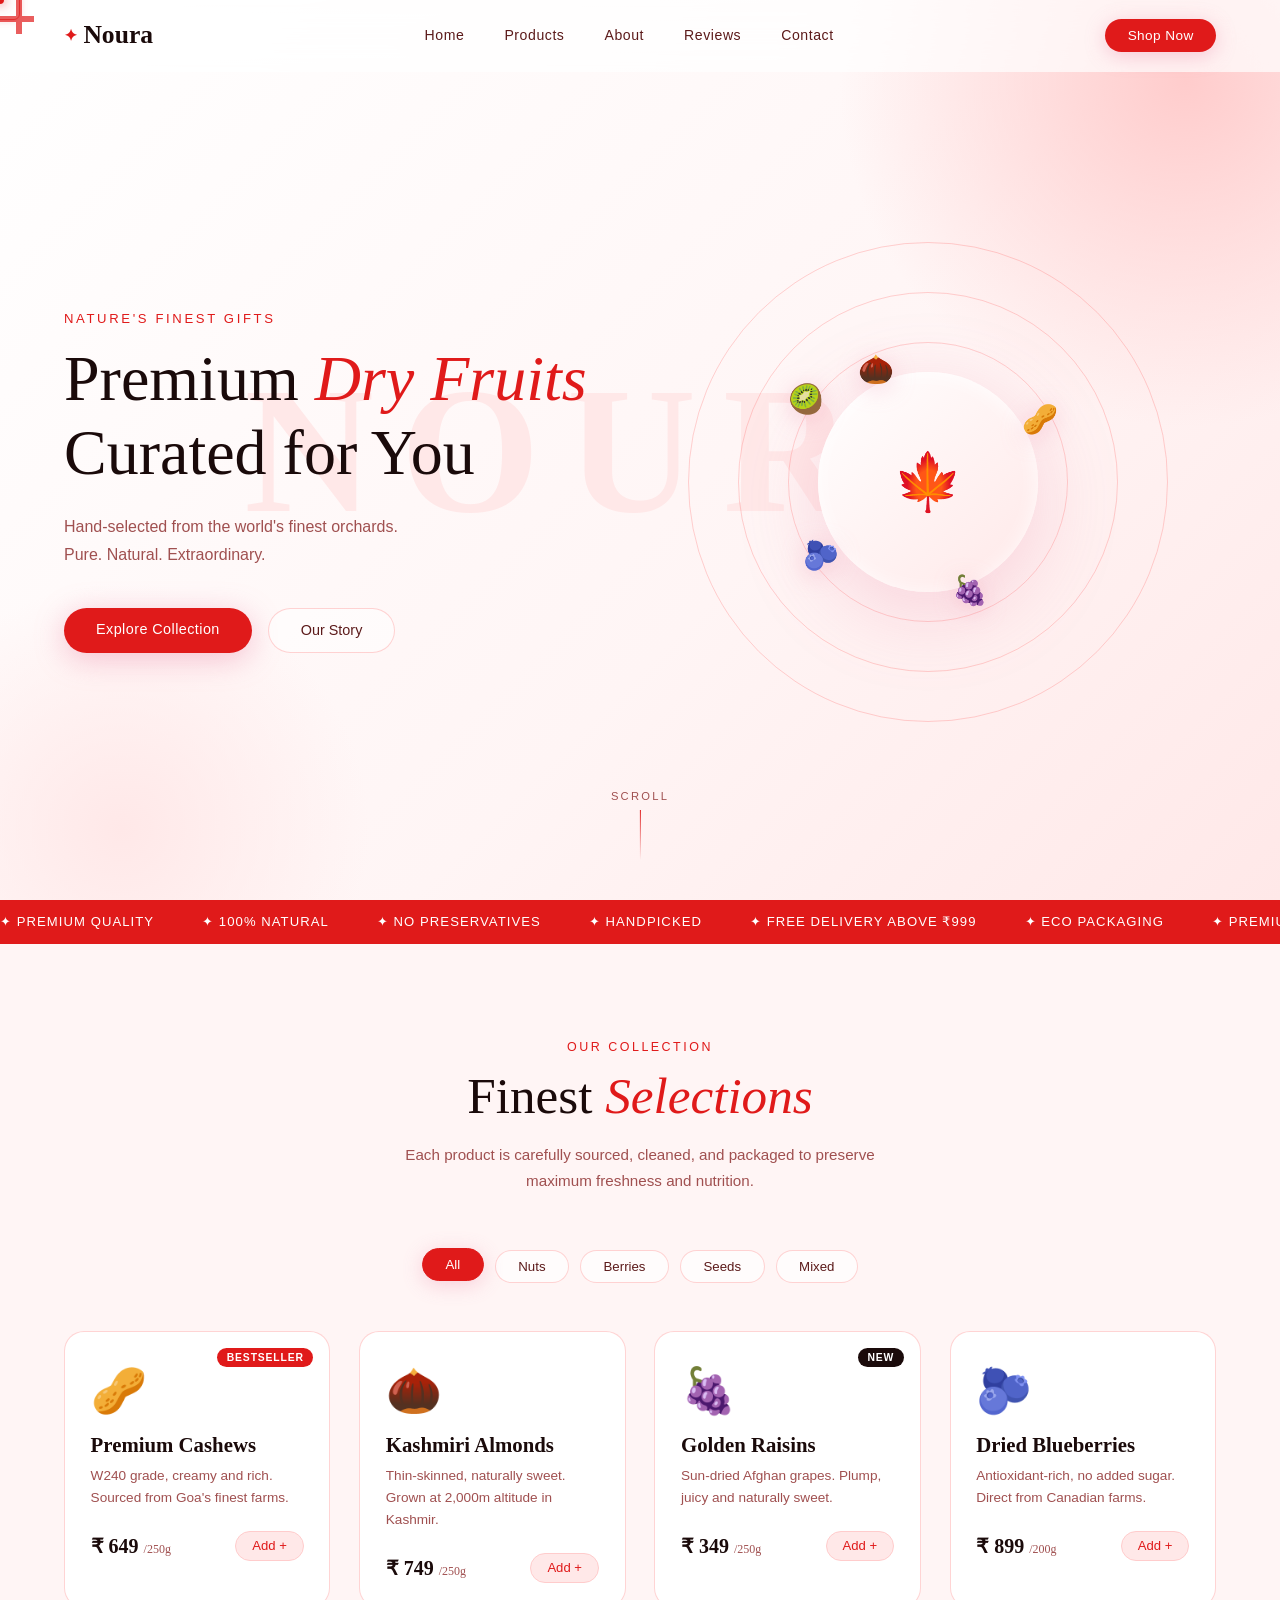
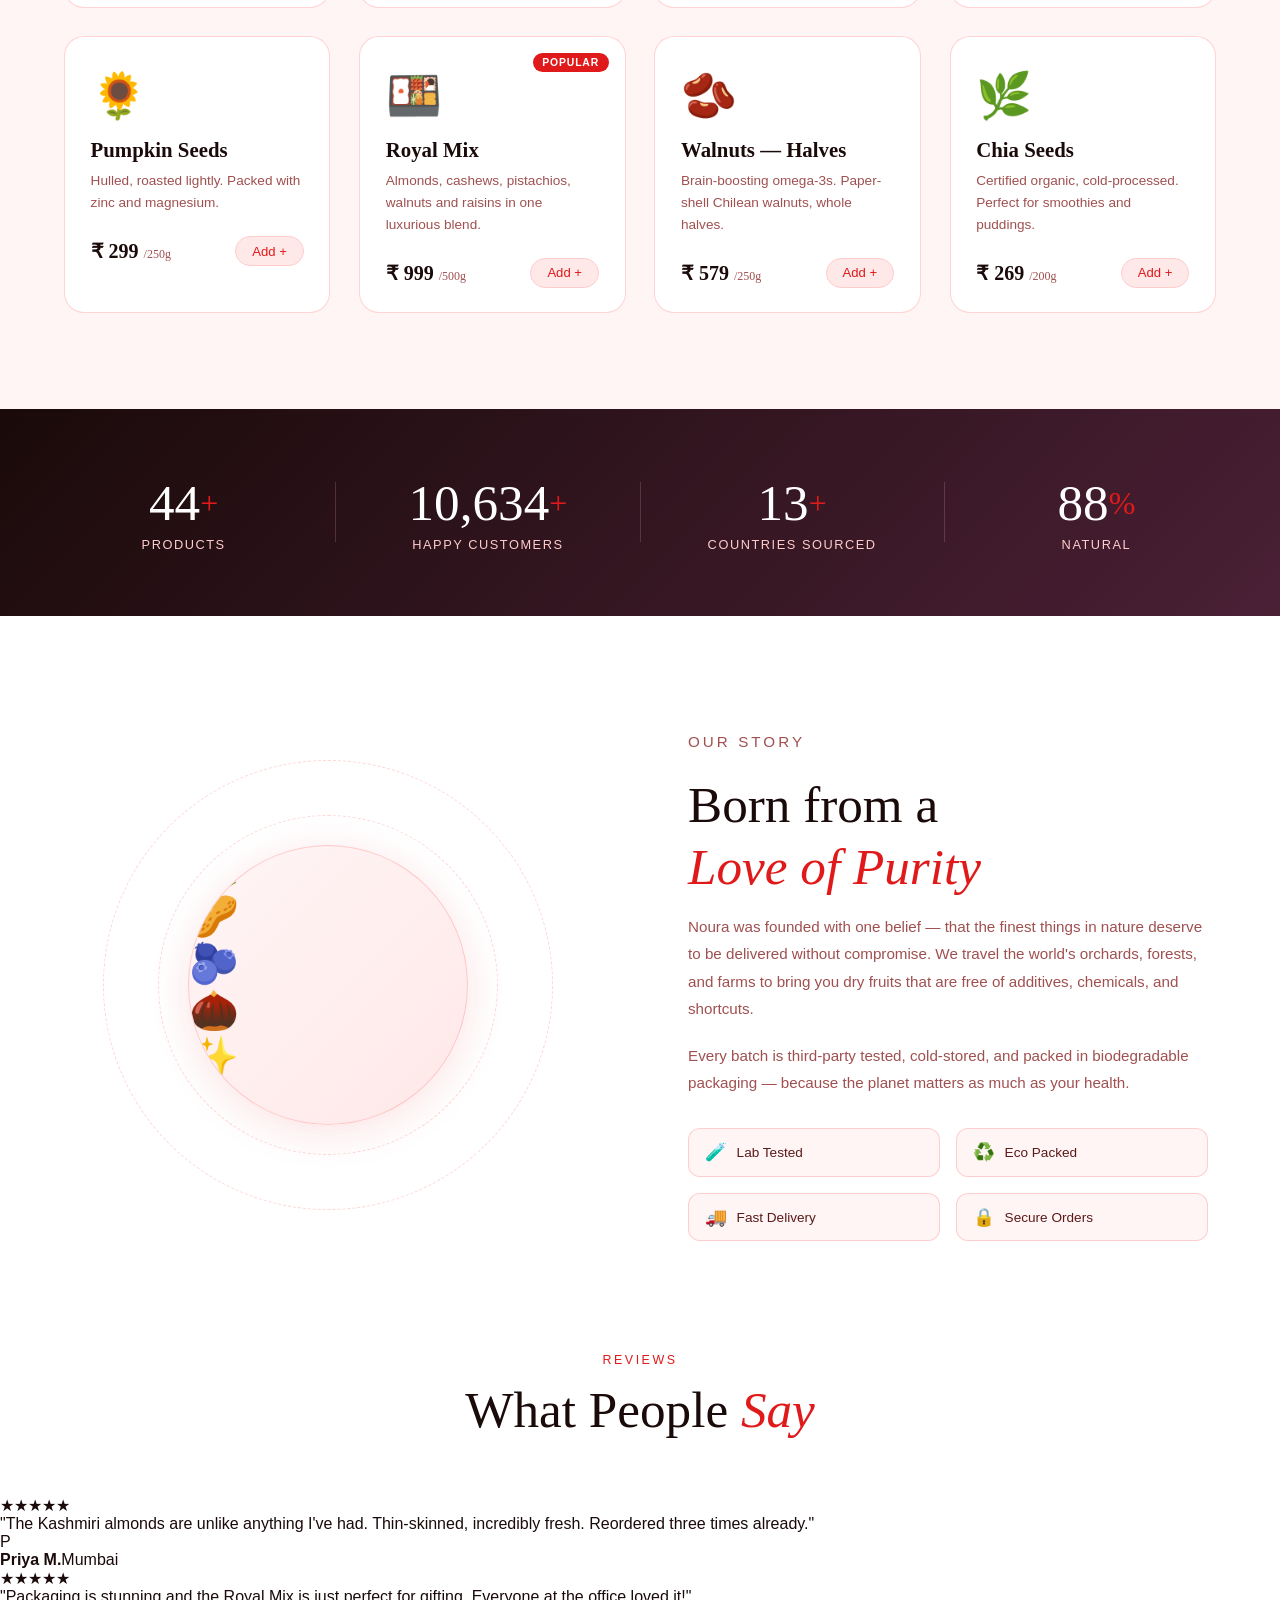
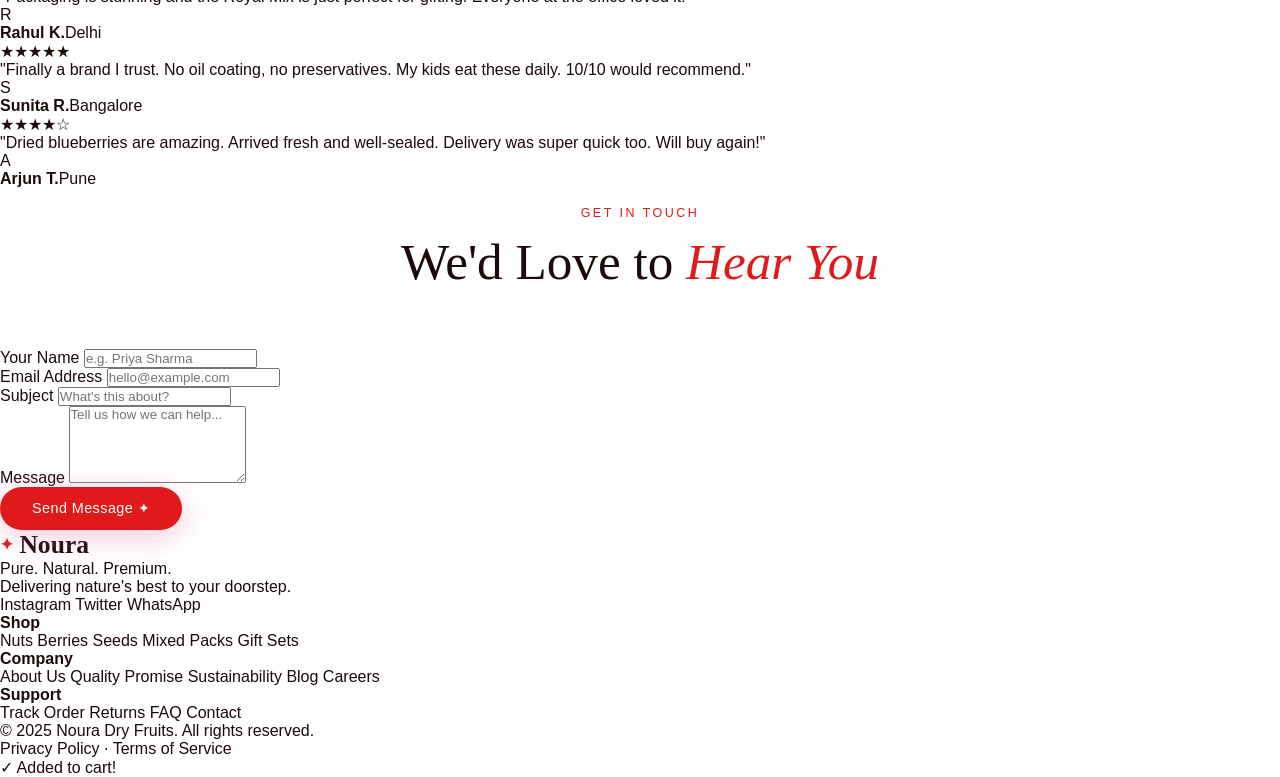
==== commit e4ab864c: "latest" ====
--- a/web.html
+++ b/web.html
@@ -4,7 +4,7 @@
   <meta charset="UTF-8" />
   <meta name="viewport" content="width=device-width, initial-scale=1.0" />
   <title>Noura — Premium Dry Fruits</title>
-  <link rel="stylesheet" href="web.css"/>
+  <link rel="stylesheet" href="webs.css"/>
   <link href="https://fonts.googleapis.com/css2?family=Cormorant+Garamond:ital,wght@0,300;0,400;0,600;1,300;1,400&family=DM+Sans:wght@300;400;500&display=swap" rel="stylesheet"/>
 </head>
 <body>
@@ -361,6 +361,6 @@
     <span>✓</span> Added to cart!
   </div>
 
-  <script src="web.js"></script>
+  <script src="webs.js"></script>
 </body>
 </html>
--- a/webs.css
+++ b/webs.css
@@ -0,0 +1,906 @@
+/* ══════════════════════════════════════
+   NOURA — Premium Dry Fruits
+   Style Sheet
+══════════════════════════════════════ */
+
+:root {
+  --white:  #FFFFFF;
+  --pink-0: #FFF5F5;
+  --pink-1: #FFE8E8;
+  --pink-2: #FFCCCC;
+  --pink-3: #FF9999;
+  --pink-4: #FF6666;
+  --blush:  #FFDDDD;
+  --rose:   #E01A1A;
+  --text-dark: #1A0A0A;
+  --text-mid:  #5C1A1A;
+  --text-light:#A05050;
+  --shadow-soft: 0 8px 40px rgba(224, 26, 26, 0.12);
+  --shadow-card: 0 4px 30px rgba(224, 26, 26, 0.15);
+  --border:  rgba(255, 100, 100, 0.28);
+  --radius:  20px;
+  --radius-sm: 12px;
+  --transition: 0.4s cubic-bezier(0.25, 0.46, 0.45, 0.94);
+}
+
+/* ── RESET ── */
+*, *::before, *::after { margin: 0; padding: 0; box-sizing: border-box; }
+
+html { scroll-behavior: smooth; font-size: 16px; }
+
+body {
+  font-family: 'DM Sans', sans-serif;
+  background: var(--white);
+  color: var(--text-dark);
+  overflow-x: hidden;
+  cursor: none;
+}
+
+a { text-decoration: none; color: inherit; }
+ul { list-style: none; }
+button { cursor: none; font-family: inherit; border: none; outline: none; }
+input, textarea { font-family: inherit; outline: none; }
+
+/* ══════════════════════════════════════
+   CURSOR — Unique Crosshair + Ring
+══════════════════════════════════════ */
+
+/* Hide default */
+*, *::before, *::after { cursor: none !important; }
+
+/* Dot core */
+.cursor {
+  position: fixed;
+  width: 8px;
+  height: 8px;
+  background: var(--rose);
+  border-radius: 50%;
+  pointer-events: none;
+  z-index: 9999;
+  left: 0; top: 0;
+  transform: translate(-50%, -50%);
+  transition: width 0.2s, height 0.2s, background 0.3s, opacity 0.2s;
+  box-shadow: 0 0 12px rgba(224,26,26,0.8), 0 0 24px rgba(224,26,26,0.4);
+}
+
+/* Crosshair arms - built with pseudo elements on follower */
+.cursor-follower {
+  position: fixed;
+  width: 40px;
+  height: 40px;
+  pointer-events: none;
+  z-index: 9998;
+  left: 0; top: 0;
+  transform: translate(-50%, -50%);
+  /* no transition here — JS controls it for lag */
+}
+
+/* Outer rotating square ring */
+.cursor-follower::before {
+  content: '';
+  position: absolute;
+  inset: 0;
+  border: 1.5px solid var(--rose);
+  border-radius: 6px;
+  transform: rotate(0deg);
+  animation: cursorSpin 4s linear infinite;
+  opacity: 0.7;
+  box-shadow: 0 0 8px rgba(224,26,26,0.3);
+}
+
+/* Crosshair lines */
+.cursor-follower::after {
+  content: '';
+  position: absolute;
+  inset: -14px;
+  background:
+    /* horizontal line */
+    linear-gradient(to right, transparent 0%, transparent calc(50% - 22px),
+      var(--rose) calc(50% - 22px), var(--rose) calc(50% - 16px),
+      transparent calc(50% - 16px), transparent calc(50% + 16px),
+      var(--rose) calc(50% + 16px), var(--rose) calc(50% + 22px),
+      transparent calc(50% + 22px), transparent 100%),
+    /* vertical line */
+    linear-gradient(to bottom, transparent 0%, transparent calc(50% - 22px),
+      var(--rose) calc(50% - 22px), var(--rose) calc(50% - 16px),
+      transparent calc(50% - 16px), transparent calc(50% + 16px),
+      var(--rose) calc(50% + 16px), var(--rose) calc(50% + 22px),
+      transparent calc(50% + 22px), transparent 100%);
+  opacity: 0.7;
+}
+
+@keyframes cursorSpin {
+  0%   { transform: rotate(0deg)   scale(1);    border-color: var(--rose); }
+  25%  { transform: rotate(90deg)  scale(1.08); border-color: #ff4444; }
+  50%  { transform: rotate(180deg) scale(1);    border-color: var(--rose); }
+  75%  { transform: rotate(270deg) scale(1.08); border-color: #ff4444; }
+  100% { transform: rotate(360deg) scale(1);    border-color: var(--rose); }
+}
+
+/* Hover state — scale up and pulse */
+.cursor.hovered {
+  width: 6px;
+  height: 6px;
+  background: #fff;
+  box-shadow: 0 0 16px rgba(224,26,26,1), 0 0 32px rgba(224,26,26,0.6);
+}
+
+.cursor-follower.hovered::before {
+  animation: cursorSpin 0.8s linear infinite, cursorPulse 0.6s ease-in-out infinite alternate;
+  border-color: #ff4444;
+  border-width: 2px;
+  border-radius: 50%;
+  inset: -8px;
+  opacity: 1;
+}
+
+@keyframes cursorPulse {
+  from { box-shadow: 0 0 8px rgba(224,26,26,0.4); }
+  to   { box-shadow: 0 0 24px rgba(224,26,26,0.9), 0 0 40px rgba(224,26,26,0.3); }
+}
+
+/* Click burst */
+.cursor.clicked {
+  transform: translate(-50%, -50%) scale(2.5);
+  opacity: 0;
+  transition: transform 0.3s ease, opacity 0.3s ease;
+}
+
+/* ══════════════════════════════════════
+   PARTICLES
+══════════════════════════════════════ */
+.particles {
+  position: fixed;
+  top: 0; left: 0;
+  width: 100%; height: 100%;
+  pointer-events: none;
+  z-index: 0;
+  overflow: hidden;
+}
+
+.particle {
+  position: absolute;
+  border-radius: 50%;
+  background: radial-gradient(circle, var(--pink-2), transparent);
+  opacity: 0;
+  animation: particleDrift var(--dur) ease-in-out infinite;
+  animation-delay: var(--delay);
+}
+
+@keyframes particleDrift {
+  0%   { opacity: 0; transform: translateY(0) scale(1); }
+  20%  { opacity: 0.6; }
+  80%  { opacity: 0.3; }
+  100% { opacity: 0; transform: translateY(-120px) scale(1.4); }
+}
+
+/* ══════════════════════════════════════
+   NAVBAR
+══════════════════════════════════════ */
+.navbar {
+  position: fixed;
+  top: 0; left: 0; right: 0;
+  z-index: 1000;
+  display: flex;
+  align-items: center;
+  justify-content: space-between;
+  padding: 1.2rem 4rem;
+  background: rgba(255,255,255,0.7);
+  backdrop-filter: blur(20px);
+  -webkit-backdrop-filter: blur(20px);
+  border-bottom: 1px solid transparent;
+  transition: var(--transition);
+}
+
+.navbar.scrolled {
+  border-bottom-color: var(--border);
+  box-shadow: 0 2px 30px rgba(232,118,154,0.08);
+  padding: 0.9rem 4rem;
+}
+
+.nav-logo {
+  font-family: 'Cormorant Garamond', serif;
+  font-size: 1.6rem;
+  font-weight: 600;
+  color: var(--text-dark);
+  display: flex;
+  align-items: center;
+  gap: 0.4rem;
+}
+
+.logo-icon {
+  color: var(--rose);
+  font-size: 1rem;
+  animation: spin 8s linear infinite;
+}
+
+@keyframes spin { to { transform: rotate(360deg); } }
+
+.nav-links {
+  display: flex;
+  gap: 2.5rem;
+}
+
+.nav-links a {
+  font-size: 0.88rem;
+  font-weight: 400;
+  letter-spacing: 0.04em;
+  color: var(--text-mid);
+  position: relative;
+  transition: color 0.3s;
+}
+
+.nav-links a::after {
+  content: '';
+  position: absolute;
+  bottom: -3px; left: 0;
+  width: 0; height: 1px;
+  background: var(--rose);
+  transition: width 0.35s;
+}
+
+.nav-links a:hover { color: var(--rose); }
+.nav-links a:hover::after { width: 100%; }
+
+.nav-cta {
+  background: var(--rose);
+  color: #fff;
+  padding: 0.55rem 1.4rem;
+  border-radius: 50px;
+  font-size: 0.85rem;
+  font-weight: 500;
+  letter-spacing: 0.03em;
+  transition: var(--transition);
+  box-shadow: 0 4px 20px rgba(232,118,154,0.35);
+}
+
+.nav-cta:hover {
+  background: var(--text-dark);
+  transform: translateY(-2px);
+  box-shadow: 0 8px 30px rgba(45,26,36,0.2);
+}
+
+.hamburger {
+  display: none;
+  background: none;
+  font-size: 1.4rem;
+  color: var(--text-dark);
+}
+
+/* ══════════════════════════════════════
+   HERO
+══════════════════════════════════════ */
+.hero {
+  min-height: 100vh;
+  display: grid;
+  grid-template-columns: 1fr 1fr;
+  align-items: center;
+  padding: 8rem 4rem 4rem;
+  position: relative;
+  background: linear-gradient(135deg, var(--white) 0%, var(--pink-0) 60%, var(--pink-1) 100%);
+  overflow: hidden;
+}
+
+.hero::before {
+  content: '';
+  position: absolute;
+  top: -30%; right: -20%;
+  width: 700px; height: 700px;
+  background: radial-gradient(circle, var(--pink-2) 0%, transparent 70%);
+  border-radius: 50%;
+  animation: blobPulse 6s ease-in-out infinite;
+}
+
+.hero::after {
+  content: '';
+  position: absolute;
+  bottom: -20%; left: -10%;
+  width: 500px; height: 500px;
+  background: radial-gradient(circle, var(--pink-1) 0%, transparent 70%);
+  border-radius: 50%;
+  animation: blobPulse 8s ease-in-out infinite reverse;
+}
+
+@keyframes blobPulse {
+  0%, 100% { transform: scale(1) translate(0, 0); }
+  50%       { transform: scale(1.1) translate(20px, -20px); }
+}
+
+.hero-bg-text {
+  position: absolute;
+  top: 50%;
+  left: 50%;
+  transform: translate(-50%, -50%);
+  font-family: 'Cormorant Garamond', serif;
+  font-size: clamp(6rem, 14vw, 14rem);
+  font-weight: 600;
+  color: var(--pink-1);
+  letter-spacing: 0.15em;
+  pointer-events: none;
+  z-index: 0;
+  white-space: nowrap;
+  animation: bgTextFade 3s ease forwards;
+}
+
+@keyframes bgTextFade {
+  from { opacity: 0; letter-spacing: 0.3em; }
+  to   { opacity: 1; letter-spacing: 0.15em; }
+}
+
+.hero-content {
+  position: relative;
+  z-index: 2;
+}
+
+.hero-tagline {
+  font-size: 0.82rem;
+  font-weight: 500;
+  letter-spacing: 0.2em;
+  text-transform: uppercase;
+  color: var(--rose);
+  margin-bottom: 1rem;
+}
+
+.hero-title {
+  font-family: 'Cormorant Garamond', serif;
+  font-size: clamp(2.8rem, 5vw, 5rem);
+  font-weight: 300;
+  line-height: 1.15;
+  color: var(--text-dark);
+  margin-bottom: 1.5rem;
+}
+
+.hero-title em {
+  font-style: italic;
+  color: var(--rose);
+}
+
+.hero-sub {
+  font-size: 1rem;
+  color: var(--text-light);
+  line-height: 1.7;
+  margin-bottom: 2.5rem;
+}
+
+.hero-btns {
+  display: flex;
+  gap: 1rem;
+  flex-wrap: wrap;
+}
+
+.btn-primary {
+  background: var(--rose);
+  color: #fff;
+  padding: 0.85rem 2rem;
+  border-radius: 50px;
+  font-size: 0.9rem;
+  font-weight: 500;
+  letter-spacing: 0.03em;
+  display: inline-block;
+  transition: var(--transition);
+  box-shadow: 0 6px 30px rgba(232,118,154,0.4);
+}
+
+.btn-primary:hover {
+  background: var(--text-dark);
+  transform: translateY(-3px);
+  box-shadow: 0 12px 40px rgba(45,26,36,0.25);
+}
+
+.btn-ghost {
+  border: 1px solid var(--border);
+  color: var(--text-mid);
+  padding: 0.85rem 2rem;
+  border-radius: 50px;
+  font-size: 0.9rem;
+  font-weight: 400;
+  display: inline-block;
+  transition: var(--transition);
+  background: rgba(255,255,255,0.5);
+}
+
+.btn-ghost:hover {
+  border-color: var(--rose);
+  color: var(--rose);
+  background: rgba(255,255,255,0.9);
+  transform: translateY(-3px);
+}
+
+/* Hero Visual */
+.hero-visual {
+  position: relative;
+  z-index: 2;
+  display: flex;
+  justify-content: center;
+  align-items: center;
+  min-height: 480px;
+}
+
+.bowl-ring {
+  position: absolute;
+  border-radius: 50%;
+  border: 1px solid var(--border);
+  animation: ringExpand 4s ease-in-out infinite;
+}
+
+.ring-1 { width: 280px; height: 280px; animation-delay: 0s; }
+.ring-2 { width: 380px; height: 380px; animation-delay: 0.8s; }
+.ring-3 { width: 480px; height: 480px; animation-delay: 1.6s; }
+
+@keyframes ringExpand {
+  0%, 100% { transform: scale(1); opacity: 0.7; }
+  50%       { transform: scale(1.04); opacity: 1; }
+}
+
+.hero-bowl {
+  width: 220px;
+  height: 220px;
+  background: linear-gradient(135deg, #fff 0%, var(--pink-1) 100%);
+  border-radius: 50%;
+  display: flex;
+  align-items: center;
+  justify-content: center;
+  box-shadow: 0 20px 80px rgba(232,118,154,0.25), inset 0 2px 20px rgba(255,255,255,0.8);
+  position: relative;
+}
+
+.bowl-center {
+  font-size: 3.5rem;
+  animation: bowlFloat 3s ease-in-out infinite;
+}
+
+@keyframes bowlFloat {
+  0%, 100% { transform: translateY(0) rotate(-5deg); }
+  50%       { transform: translateY(-10px) rotate(5deg); }
+}
+
+.float-item {
+  position: absolute;
+  font-size: 1.8rem;
+  animation: floatOrbit var(--orb-dur) ease-in-out infinite;
+  animation-delay: var(--orb-delay);
+  filter: drop-shadow(0 4px 12px rgba(232,118,154,0.3));
+}
+
+.fi-1 { --orb-dur: 4.0s; --orb-delay: 0.0s; top: -20px;  left: 40px; }
+.fi-2 { --orb-dur: 3.5s; --orb-delay: 0.6s; top: 30px;   right: -20px; }
+.fi-3 { --orb-dur: 4.5s; --orb-delay: 1.2s; bottom: -15px; right: 50px; }
+.fi-4 { --orb-dur: 3.8s; --orb-delay: 1.8s; bottom: 20px; left: -15px; }
+.fi-5 { --orb-dur: 4.2s; --orb-delay: 0.9s; top: 10px;   left: -30px; }
+
+@keyframes floatOrbit {
+  0%, 100% { transform: translateY(0) scale(1); }
+  50%       { transform: translateY(-14px) scale(1.1); }
+}
+
+.hero-scroll {
+  position: absolute;
+  bottom: 2.5rem;
+  left: 50%;
+  transform: translateX(-50%);
+  display: flex;
+  flex-direction: column;
+  align-items: center;
+  gap: 0.5rem;
+  z-index: 2;
+}
+
+.hero-scroll span {
+  font-size: 0.7rem;
+  letter-spacing: 0.2em;
+  text-transform: uppercase;
+  color: var(--text-light);
+}
+
+.scroll-line {
+  width: 1px;
+  height: 50px;
+  background: linear-gradient(to bottom, var(--rose), transparent);
+  animation: scrollPulse 2s ease-in-out infinite;
+}
+
+@keyframes scrollPulse {
+  0%, 100% { transform: scaleY(1); opacity: 1; }
+  50%       { transform: scaleY(0.5); opacity: 0.4; }
+}
+
+/* Reveal Animations */
+.reveal-up {
+  opacity: 0;
+  transform: translateY(30px);
+  animation: revealUp 0.8s ease forwards;
+}
+
+.delay-1 { animation-delay: 0.2s; }
+.delay-2 { animation-delay: 0.4s; }
+.delay-3 { animation-delay: 0.6s; }
+
+@keyframes revealUp {
+  to { opacity: 1; transform: translateY(0); }
+}
+
+/* ══════════════════════════════════════
+   MARQUEE
+══════════════════════════════════════ */
+.marquee-wrapper {
+  background: var(--rose);
+  overflow: hidden;
+  padding: 0.9rem 0;
+}
+
+.marquee-track {
+  display: flex;
+  gap: 3rem;
+  white-space: nowrap;
+  animation: marquee 28s linear infinite;
+}
+
+.marquee-track span {
+  font-size: 0.82rem;
+  font-weight: 500;
+  letter-spacing: 0.08em;
+  text-transform: uppercase;
+  color: #fff;
+  flex-shrink: 0;
+}
+
+@keyframes marquee {
+  from { transform: translateX(0); }
+  to   { transform: translateX(-50%); }
+}
+
+/* ══════════════════════════════════════
+   SECTION COMMONS
+══════════════════════════════════════ */
+section { position: relative; z-index: 1; }
+
+.section-header {
+  text-align: center;
+  margin-bottom: 3.5rem;
+}
+
+.section-label {
+  font-size: 0.78rem;
+  font-weight: 500;
+  letter-spacing: 0.2em;
+  text-transform: uppercase;
+  color: var(--rose);
+  margin-bottom: 0.7rem;
+}
+
+.section-title {
+  font-family: 'Cormorant Garamond', serif;
+  font-size: clamp(2.2rem, 4vw, 3.5rem);
+  font-weight: 300;
+  color: var(--text-dark);
+  line-height: 1.2;
+  margin-bottom: 1rem;
+}
+
+.section-title em {
+  font-style: italic;
+  color: var(--rose);
+}
+
+.section-sub {
+  font-size: 0.95rem;
+  color: var(--text-light);
+  max-width: 520px;
+  margin: 0 auto;
+  line-height: 1.7;
+}
+
+/* ══════════════════════════════════════
+   PRODUCTS
+══════════════════════════════════════ */
+.products {
+  padding: 6rem 4rem;
+  background: var(--pink-0);
+}
+
+/* Filter Bar */
+.filter-bar {
+  display: flex;
+  justify-content: center;
+  gap: 0.7rem;
+  margin-bottom: 3rem;
+  flex-wrap: wrap;
+}
+
+.filter-btn {
+  padding: 0.5rem 1.4rem;
+  border-radius: 50px;
+  border: 1px solid var(--border);
+  background: rgba(255,255,255,0.7);
+  font-size: 0.83rem;
+  font-weight: 400;
+  color: var(--text-mid);
+  transition: var(--transition);
+}
+
+.filter-btn:hover,
+.filter-btn.active {
+  background: var(--rose);
+  border-color: var(--rose);
+  color: #fff;
+  box-shadow: 0 4px 20px rgba(232,118,154,0.3);
+  transform: translateY(-2px);
+}
+
+/* Products Grid */
+.products-grid {
+  display: grid;
+  grid-template-columns: repeat(auto-fill, minmax(260px, 1fr));
+  gap: 1.8rem;
+}
+
+.product-card {
+  background: #fff;
+  border-radius: var(--radius);
+  padding: 2rem 1.6rem 1.5rem;
+  border: 1px solid var(--border);
+  position: relative;
+  overflow: hidden;
+  transition: var(--transition);
+  cursor: none;
+}
+
+.product-card::before {
+  content: '';
+  position: absolute;
+  top: 0; left: 0; right: 0;
+  height: 3px;
+  background: linear-gradient(90deg, var(--pink-3), var(--rose));
+  transform: scaleX(0);
+  transform-origin: left;
+  transition: transform 0.4s ease;
+}
+
+.product-card:hover {
+  transform: translateY(-8px);
+  box-shadow: 0 20px 60px rgba(232,118,154,0.18);
+  border-color: var(--pink-2);
+}
+
+.product-card:hover::before { transform: scaleX(1); }
+
+.card-glow {
+  position: absolute;
+  top: -60%; left: -30%;
+  width: 200%; height: 200%;
+  background: radial-gradient(circle at center, rgba(255,174,200,0.12), transparent 60%);
+  opacity: 0;
+  transition: opacity 0.4s;
+  pointer-events: none;
+}
+
+.product-card:hover .card-glow { opacity: 1; }
+
+.card-badge {
+  position: absolute;
+  top: 1rem; right: 1rem;
+  background: var(--rose);
+  color: #fff;
+  font-size: 0.65rem;
+  font-weight: 600;
+  letter-spacing: 0.08em;
+  text-transform: uppercase;
+  padding: 0.25rem 0.6rem;
+  border-radius: 50px;
+}
+
+.card-badge.new { background: var(--text-dark); }
+
+.card-emoji {
+  font-size: 2.8rem;
+  margin-bottom: 1rem;
+  display: block;
+  transition: transform 0.4s ease;
+}
+
+.product-card:hover .card-emoji {
+  transform: scale(1.15) rotate(-5deg);
+}
+
+.product-card h3 {
+  font-family: 'Cormorant Garamond', serif;
+  font-size: 1.3rem;
+  font-weight: 600;
+  color: var(--text-dark);
+  margin-bottom: 0.5rem;
+}
+
+.product-card p {
+  font-size: 0.85rem;
+  color: var(--text-light);
+  line-height: 1.6;
+  margin-bottom: 1.4rem;
+}
+
+.card-footer {
+  display: flex;
+  align-items: center;
+  justify-content: space-between;
+}
+
+.price {
+  font-family: 'Cormorant Garamond', serif;
+  font-size: 1.25rem;
+  font-weight: 600;
+  color: var(--text-dark);
+}
+
+.price small {
+  font-size: 0.75rem;
+  font-weight: 400;
+  color: var(--text-light);
+}
+
+.add-cart {
+  background: var(--pink-1);
+  color: var(--rose);
+  border: 1px solid var(--pink-2);
+  border-radius: 50px;
+  padding: 0.4rem 1rem;
+  font-size: 0.82rem;
+  font-weight: 500;
+  transition: var(--transition);
+}
+
+.add-cart:hover {
+  background: var(--rose);
+  color: #fff;
+  border-color: var(--rose);
+  transform: scale(1.06);
+}
+
+.product-card.hidden {
+  display: none;
+}
+
+/* ══════════════════════════════════════
+   STATS STRIP
+══════════════════════════════════════ */
+.stats-strip {
+  display: flex;
+  justify-content: center;
+  align-items: center;
+  gap: 0;
+  padding: 4rem;
+  background: linear-gradient(135deg, var(--text-dark) 0%, #4a2035 100%);
+}
+
+.stat-item {
+  flex: 1;
+  text-align: center;
+}
+
+.stat-item p {
+  font-size: 0.8rem;
+  font-weight: 400;
+  letter-spacing: 0.12em;
+  text-transform: uppercase;
+  color: var(--pink-2);
+  margin-top: 0.3rem;
+}
+
+.stat-num {
+  font-family: 'Cormorant Garamond', serif;
+  font-size: clamp(2.5rem, 4vw, 3.5rem);
+  font-weight: 300;
+  color: #fff;
+}
+
+.stat-sym {
+  font-family: 'Cormorant Garamond', serif;
+  font-size: 2rem;
+  color: var(--rose);
+  vertical-align: super;
+}
+
+.stat-divider {
+  width: 1px;
+  height: 60px;
+  background: rgba(255,174,200,0.2);
+  margin: 0 2rem;
+}
+
+/* ══════════════════════════════════════
+   ABOUT
+══════════════════════════════════════ */
+.about {
+  padding: 7rem 4rem;
+  display: grid;
+  grid-template-columns: 1fr 1fr;
+  align-items: center;
+  gap: 6rem;
+  background: #fff;
+}
+
+.about-visual {
+  position: relative;
+  display: flex;
+  justify-content: center;
+  align-items: center;
+  min-height: 420px;
+}
+
+.about-ring {
+  position: absolute;
+  border-radius: 50%;
+  border: 1px dashed var(--border);
+  animation: aboutRingRotate 20s linear infinite;
+}
+
+.ar1 { width: 340px; height: 340px; }
+.ar2 { width: 450px; height: 450px; animation-direction: reverse; animation-duration: 30s; }
+
+@keyframes aboutRingRotate { to { transform: rotate(360deg); } }
+
+.about-img-box {
+  width: 280px;
+  height: 280px;
+  background: linear-gradient(135deg, var(--pink-0), var(--pink-1));
+  border-radius: 50%;
+  display: grid;
+  grid-template-columns: repeat(3, 1fr);
+  place-items: center;
+  font-size: 2.5rem;
+  border: 1px solid var(--border);
+  box-shadow: var(--shadow-soft);
+  overflow: hidden;
+  position: relative;
+  z-index: 2;
+}
+
+.about-img-box span {
+  transition: transform 0.35s ease;
+}
+
+.about-img-box span:hover {
+  transform: scale(1.4) rotate(10deg);
+}
+
+.about-content {
+  max-width: 520px;
+}
+
+.about-content p {
+  font-size: 0.95rem;
+  color: var(--text-light);
+  line-height: 1.8;
+  margin-bottom: 1.2rem;
+}
+
+.about-perks {
+  display: grid;
+  grid-template-columns: 1fr 1fr;
+  gap: 1rem;
+  margin-top: 2rem;
+}
+
+.perk {
+  display: flex;
+  align-items: center;
+  gap: 0.6rem;
+  background: var(--pink-0);
+  border: 1px solid var(--border);
+  border-radius: var(--radius-sm);
+  padding: 0.8rem 1rem;
+  font-size: 0.85rem;
+  font-weight: 500;
+  color: var(--text-mid);
+  transition: var(--transition);
+}
+
+.perk:hover {
+  background: var(--pink-1);
+  transform: translateY(-3px);
+  box-shadow: var(--shadow-card);
+}
+
+.perk span { font-size: 1.1rem; }
+
+/* ══════════════════════════════════════
+   TESTIMONIALS
+═════════════════
